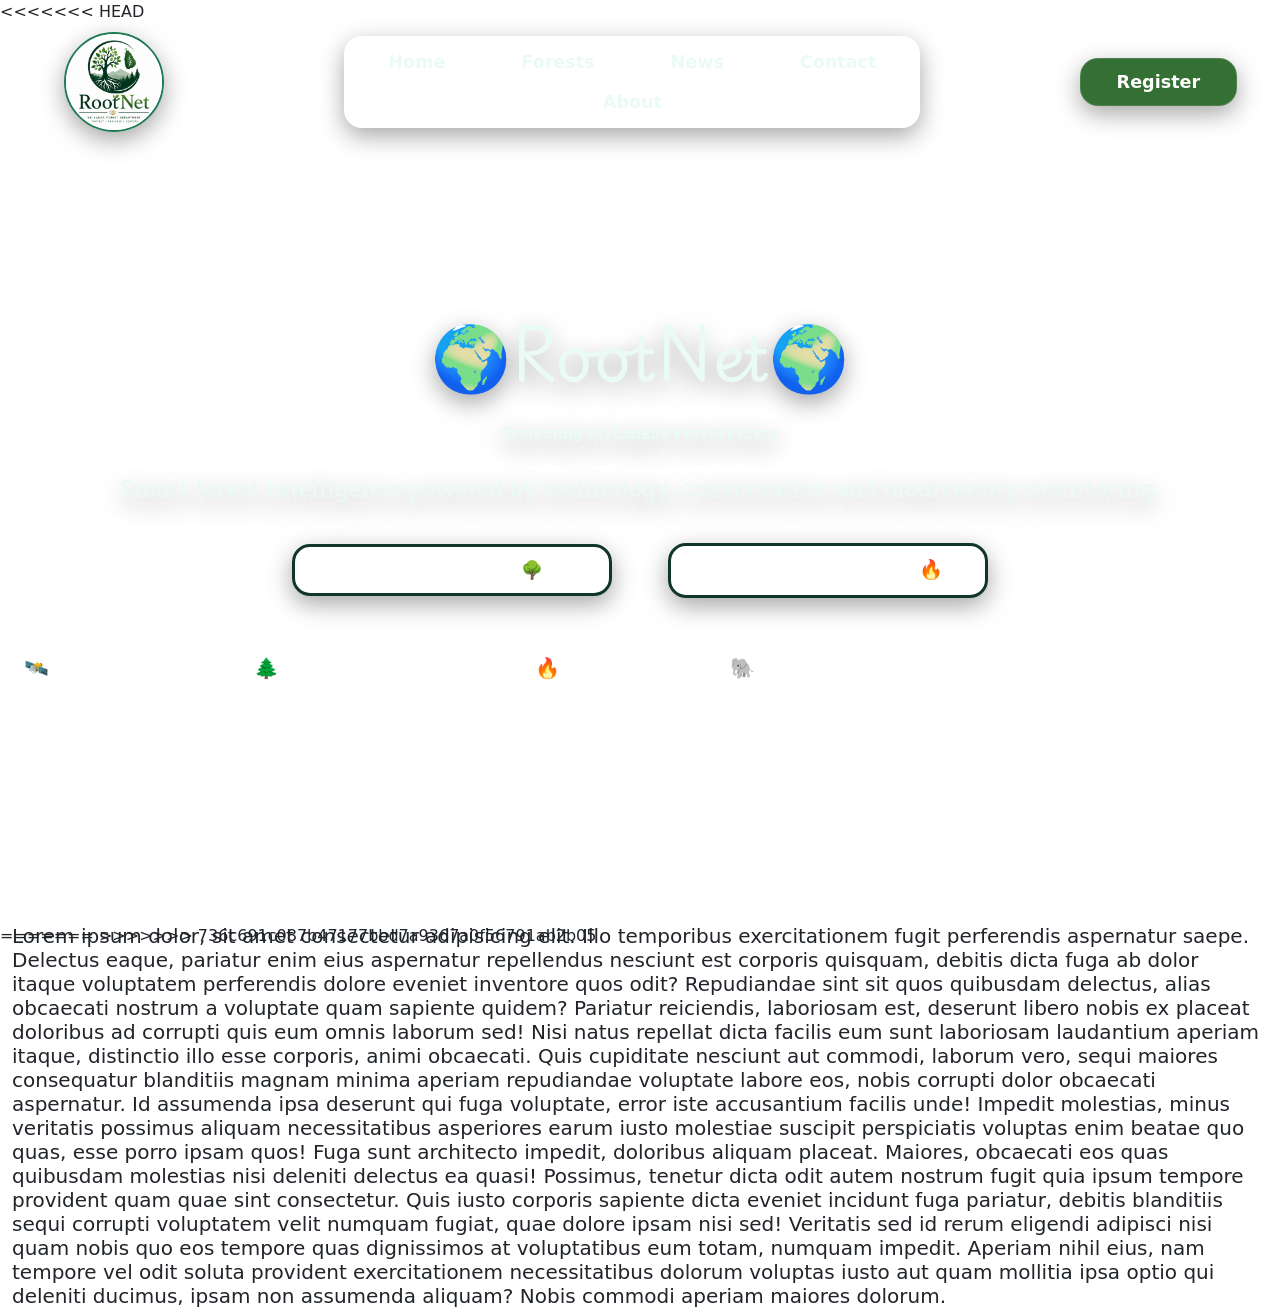
==== index.html @ 7d75be01 "Changes Commited" ====
<<<<<<< HEAD
<!DOCTYPE html>
<html lang="en">

<head>
    <meta charset="UTF-8">
    <title>RootNet</title>
    <link rel="stylesheet" href="https://cdn.jsdelivr.net/npm/bootstrap@5.3.3/dist/css/bootstrap.min.css"
        integrity="sha384-QWTKZyjpPEjISv5WaRU9OFeRpok6YctnYmDr5pNlyT2bRjXh0JMhjY6hW+ALEwIH" crossorigin="anonymous">
    <link href="https://unpkg.com/aos@2.3.1/dist/aos.css" rel="stylesheet">
    <link rel="stylesheet" href="./css/index.css">
</head>


<body>

    <section class="main container-fluid">


        <!-- Header -->
        <section class="body">
            <div class="nav container-fluid d-flex  align-items-center justify-content-center p-3 w-100 position-fixed">
                <div
                    class="nav-bar container-fluid d-flex align-items-center justify-content-between p-3 px-5 w-100 flex-wrap m-0">

                    <div class="logo">
                        <img src="./assets/logo.png" alt="logo">
                    </div>


                    <div
                        class="main-nav container-fluid d-flex align-items-center justify-content-around w-50 overflow-hidden flex-wrap m-0 vh-20">
                        <button class="home btn"><a href="index.html">Home</a></button>
                        <button class="forests btn"><a href="index.html">Forests</a></button>
                        <button class="news btn"><a href="index.html">News</a></button>
                        <button class="contact btn"><a href="index.html">Contact</a></button>
                        <button class="about btn btn"><a href="index.html">About</a></button>
                    </div>

                    <div
                        class="login-section container-fluid d-flex align-items-center justify-content-center  fade-in flex-wrap">
                        <button onclick="" class="register btn "><a class="px-3" href="index.html">Register</a></button>
                    </div>

                </div>
            </div>
        </section>


        <!-- hero-section -->

        <section
            class="hero-section container-fluid d-flex align-items-center flex-column justify-content-center w-100 min-vh-100">
            <div
                class=" hero-text container-fluid d-flex align-items-center justify-content-center w-100 flex-column gap-4">
                <h1 data-aos="zoom-out">🌍RootNet🌍</h1>
                <h2>Protecting Sri Lanka’s Forest Future</h2>
                <h4 class=" text-center">Smart forest intelligence powered by
                    technology, conservation and biodiversity monitoring.</h4>
            </div>

            <div class="hero-buttons d-flex align-items-center justify-content-center gap-4">
                <button class="explore btn"><a href="index.html">Explore Forests 🌳</a></button>
                <button class="emergency btn"><a href="index.html">Report Emergency
                        🔥</a></button>
            </div>

            <div class="info container-fluid">
                <h5 class="text-center pt-5 text-white " aria-hidden="true">🛰 Smart Monitoring • 🌲
                    Biodiversity
                    Protection • 🔥 Fire
                    Detection • 🐘 Wildlife Tracking
                </h5>

            </div>
            </div>
        </section>


        <h5>Lorem ipsum dolor, sit amet consectetur adipisicing elit. Illo temporibus exercitationem fugit perferendis
            aspernatur saepe. Delectus eaque, pariatur enim eius aspernatur repellendus nesciunt est corporis quisquam,
            debitis dicta fuga ab dolor itaque voluptatem perferendis dolore eveniet inventore quos odit? Repudiandae
            sint sit quos quibusdam delectus, alias obcaecati nostrum a voluptate quam sapiente quidem? Pariatur
            reiciendis, laboriosam est, deserunt libero nobis ex placeat doloribus ad corrupti quis eum omnis laborum
            sed! Nisi natus repellat dicta facilis eum sunt laboriosam laudantium aperiam itaque, distinctio illo esse
            corporis, animi obcaecati. Quis cupiditate nesciunt aut commodi, laborum vero, sequi maiores consequatur
            blanditiis magnam minima aperiam repudiandae voluptate labore eos, nobis corrupti dolor obcaecati
            aspernatur. Id assumenda ipsa deserunt qui fuga voluptate, error iste accusantium facilis unde! Impedit
            molestias, minus veritatis possimus aliquam necessitatibus asperiores earum iusto molestiae suscipit
            perspiciatis voluptas enim beatae quo quas, esse porro ipsam quos! Fuga sunt architecto impedit, doloribus
            aliquam placeat. Maiores, obcaecati eos quas quibusdam molestias nisi deleniti delectus ea quasi! Possimus,
            tenetur dicta odit autem nostrum fugit quia ipsum tempore provident quam quae sint consectetur. Quis iusto
            corporis sapiente dicta eveniet incidunt fuga pariatur, debitis blanditiis sequi corrupti voluptatem velit
            numquam fugiat, quae dolore ipsam nisi sed! Veritatis sed id rerum eligendi adipisci nisi quam nobis quo eos
            tempore quas dignissimos at voluptatibus eum totam, numquam impedit. Aperiam nihil eius, nam tempore vel
            odit soluta provident exercitationem necessitatibus dolorum voluptas iusto aut quam mollitia ipsa optio qui
            deleniti ducimus, ipsam non assumenda aliquam? Nobis commodi aperiam maiores dolorum.</h5>
















    </section>






    <script src="https://cdn.jsdelivr.net/npm/bootstrap@5.3.3/dist/js/bootstrap.min.js"
        integrity="sha384-0pUGZvbkm6XF6gxjEnlmuGrJXVbNuzT9qBBavbLwCsOGabYfZo0T0to5eqruptLy"
        crossorigin="anonymous"></script>
    <script src="https://unpkg.com/aos@2.3.1/dist/aos.js"></script>
    <script>
        AOS.init({
            duration: 1000,
            once: true
        });
    </script>
    <script src="./js/script.js"></script>
</body>

=======
<!DOCTYPE html>
<html lang = "en">
<head>
    <meta charset = "UTF-8">
    <title>RootNet</title>
</head>
<body>

</body>
>>>>>>> 736c691c087b47177bbd7a9367a0f56791ab2b05
</html>
---- css/index.css ----
@import url("https://fonts.googleapis.com/css2?family=Roboto+Slab:wght@100..900&display=swap");
@import url("https://fonts.googleapis.com/css2?family=Playwrite+GB+S:ital,wght@0,100..400;1,100..400&display=swap");
@import url("https://fonts.googleapis.com/css2?family=Libre+Baskerville:ital,wght@0,400..700;1,400..700&display=swap");

:root {
    /* Fonts */
    --font-roboto: "Roboto Slab", serif;
    --font-cursive: "Playwrite GB S", cursive;
    --font-main: "Libre Baskerville", serif;

    /* Main Colors */
    --bg: #071a12;
    --surface: #10352a;
    --primary: #1f7a53;
    --secondary: #2ec27e;
    --accent: #00e0a4;
    --text: #eafbf3;
    --muted: #a7c4b5;

    /* Extra Colors */
    --success: #4ade80;
    --warning: #facc15;
    --danger: #ef4444;
    --white: #ffffff;

    /* Gradient */
    --gradient-main: linear-gradient(135deg, #10352a, #1f7a53, #00e0a4);

    /* Glassmorphism */
    --glass-bg: rgba(255, 255, 255, 0.08);
    --glass-border: rgba(255, 255, 255, 0.12);
    --blur: blur(14px);

    /* Shadow */
    --shadow-sm: 0 2px 10px rgba(0, 0, 0, 0.2);
    --shadow-md: 0 8px 25px rgba(0, 0, 0, 0.35);
    --shadow-lg: 0 15px 45px rgba(0, 0, 0, 0.5);

    /* Glow */
    --glow-primary: 0 0 20px rgba(46, 194, 126, 0.3);
    --glow-accent: 0 0 30px rgba(0, 224, 164, 0.4);

    /* Radius */
    --radius-sm: 10px;
    --radius-md: 18px;
    --radius-lg: 30px;
    --radius-xl: 50px;

    /* Spacing */
    --section-padding: 100px;
    --container-width: 1400px;

    /* Transition */
    --transition-fast: 0.2s ease;
    --transition-main: 0.4s ease;
}

.body {
    width: 90%;
    margin: 0 auto;
    /* padding: 20px 0; */
}

/* main */
.main {
    background-image: url(../assets/background.jpg);
    height: 100vh;
    background-position: center;
    background-size: cover;
    background-repeat: no-repeat;
    background-attachment: fixed;
}

/* logo */
.main .nav-bar .logo img {
    width: 100px;
    aspect-ratio: 1/1;
    object-fit: contain;
    border-radius: 50%;
    border: 2px solid var(--primary);
    box-shadow: var(--shadow-md);
}

/* nav */
.main .body .nav {
    display: flex;
    justify-content: space-between;
    align-items: center;
    flex-direction: row;
    /* padding: 10px 0; */

    width: 100%;
    /* gap: 20%; */
    margin: 0 auto;

    position: fixed;
    top: 0;
    left: 0;
    right: 0;
    z-index: 9999;



}

/* main-nav */
.main .body .main-nav {
    display: flex;
    justify-content: space-evenly;
    align-items: center;
    flex-direction: row;
    /* padding: 10px 0; */
    width: 50%;

    border-radius: var(--radius-md);
    box-shadow: var(--shadow-md);
    backdrop-filter: blur(10px);

    border: 1px solid var(--glass-border);
    padding: 5px;
}

.main .nav .login-section {
    display: flex;
    justify-content: space-between;
    align-items: center;
    flex-direction: row;
}

.main .nav .register {
    background-color: rgba(2, 75, 2, 0.799);

    padding: 10px 20px;
    color: var(--text);
    border-radius: var(--radius-md);
    box-shadow: var(--shadow-md);

    border: 1px solid var(--glass-border);
}

.main .nav .register a {
    color: white;
    font-weight: 900;
    font-size: 1.1rem;
    text-decoration: none;
}

.main .nav .login a {
    color: white;
    font-weight: 900;
    font-size: 1.2rem;
    text-decoration: none;
}

.main-nav .home a,
.main-nav .forests a,
.main-nav .news a,
.main-nav .contact a,
.main-nav .about a {
    text-decoration: none;
    color: var(--text);
    font-weight: 900;
    font-size: 1.1rem;

    text-align: center;
    padding: 10px 20px;


    transition: 100ms ease-in-out;

}

.main-nav .home a:hover,
.main-nav .forests a:hover,
.main-nav .news a:hover,
.main-nav .contact a:hover,
.main-nav .about a:hover {
    text-shadow: white 0 0 10px;
    color: var(--text);
    font-weight: 900;
    transform: scale(1.3);
    transition: 300ms ease-in-out;


}

.main-nav a::after {
    content: "";
    position: absolute;
    bottom: 0;
    left: 50%;
    transform: translateX(-50%);
    width: 0;
    height: 3px;
    background: var(--accent);
    border-radius: 20px;
}

.main-nav a:hover::after {
    animation: underline .3s ease forwards;
}

@keyframes underline {
    0% {
        width: 0;
    }

    100% {
        width: 100%;
    }

}

/* Login section */
.main .login-section {
    width: 10%;
    margin: 0 0;

}

/* hero */
.hero-text {
    padding-top: 4rem;

}

.hero-text h1 {
    font-size: 4rem;
    font-weight: 900;
    font-family: var(--font-cursive);
    color: var(--text);
    text-shadow: var(--shadow-md);
    text-align: center;

}

.hero-text h2 {
    font-size: 1rem;
    font-weight: 900;
    font-family: var(--font-roboto);
    color: var(--text);
    text-shadow: var(--shadow-md);
    text-align: center;
}

.hero-text h4 {
    font-size: 1.5rem;
    font-weight: 400;
    font-family: var(--font-roboto);
    color: var(--text);
    text-shadow: var(--shadow-md);
    text-align: center;
    padding-bottom: 2rem;
}

.hero-buttons .explore {
    backdrop-filter: var(--blur);
    padding: 10px 20px;
    color: var(--surface);
    border-radius: var(--radius-md);
    box-shadow: var(--shadow-md);
    border: 3px solid var(--surface);
    width: 20rem;


}

.hero-buttons .explore a {
    color: white;
    font-weight: 900;
    font-size: 1.1rem;
    text-decoration: none;

}

.hero-buttons .explore:hover {
    background-color: rgba(1, 55, 1, 0.799);
    padding: 10px 20px;
    color: var(--text);
    border-radius: var(--radius-md);
    box-shadow: var(--shadow-md);
    border: 1px solid var(--glass-border);
    border: 3px solid var(--surface);
    transition: all ease 100ms;
}

.hero-buttons .emergency {
    padding: 10px 20px;
    backdrop-filter: var(--blur);
    color: var(--surface);
    border-radius: var(--radius-md);
    box-shadow: var(--shadow-md);
    border: 3px solid var(--surface);
    margin-left: 2rem;
    width: 20rem;
}

.hero-buttons .emergency a {
    color: white;
    font-weight: 900;
    font-size: 1.2rem;
    text-decoration: none;
}

.hero-buttons .emergency:hover {
    background-color: rgba(2, 75, 2, 0.799);
    padding: 10px 20px;
    color: var(--text);
    border-radius: var(--radius-md);
    box-shadow: var(--shadow-md);
    border: 1px solid var(--glass-border);
    border: 3px solid var(--surface);
    transition: all ease 100ms;


}

/* info */
.info {
    padding: 10px 0;
    display: flex;
    justify-content: space-between;
    align-items: center;
    flex-direction: row;
    /* padding: 10px 0; */
    width: 100%;

    /* gap: 20%; */
    margin: 0 auto;
    white-space: no-wrap;
    overflow: hidden;



}

.info h5 {
    animation: info 15000ms linear infinite;

}

@keyframes info {
    0% {
        transform: translateX(100%);

    }

    100% {

        transform: translateX(-100%);

    }
}
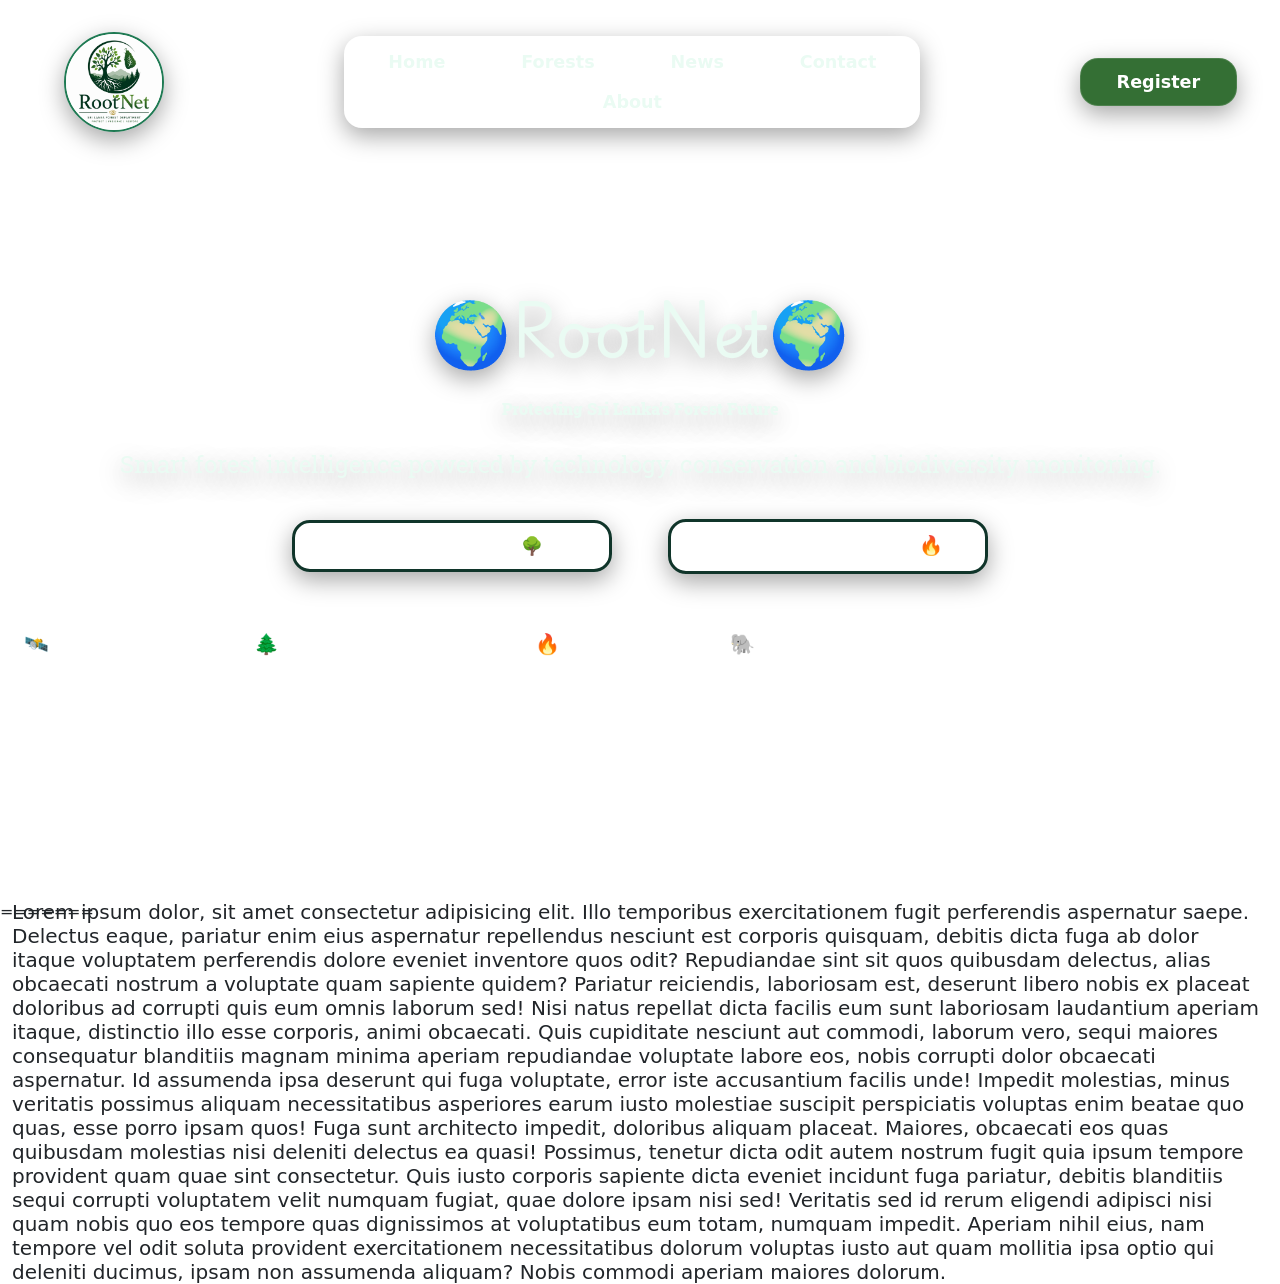
==== commit aa7c57d5: "Changes Commited" ====
--- a/index.html
+++ b/index.html
@@ -1,4 +1,3 @@
-<<<<<<< HEAD
 <!DOCTYPE html>
 <html lang="en">
 
@@ -77,23 +76,34 @@
         </section>
 
 
-        <h5>Lorem ipsum dolor, sit amet consectetur adipisicing elit. Illo temporibus exercitationem fugit perferendis
-            aspernatur saepe. Delectus eaque, pariatur enim eius aspernatur repellendus nesciunt est corporis quisquam,
-            debitis dicta fuga ab dolor itaque voluptatem perferendis dolore eveniet inventore quos odit? Repudiandae
+        <h5>Lorem ipsum dolor, sit amet consectetur adipisicing elit. Illo temporibus exercitationem fugit
+            perferendis
+            aspernatur saepe. Delectus eaque, pariatur enim eius aspernatur repellendus nesciunt est corporis
+            quisquam,
+            debitis dicta fuga ab dolor itaque voluptatem perferendis dolore eveniet inventore quos odit?
+            Repudiandae
             sint sit quos quibusdam delectus, alias obcaecati nostrum a voluptate quam sapiente quidem? Pariatur
-            reiciendis, laboriosam est, deserunt libero nobis ex placeat doloribus ad corrupti quis eum omnis laborum
-            sed! Nisi natus repellat dicta facilis eum sunt laboriosam laudantium aperiam itaque, distinctio illo esse
+            reiciendis, laboriosam est, deserunt libero nobis ex placeat doloribus ad corrupti quis eum omnis
+            laborum
+            sed! Nisi natus repellat dicta facilis eum sunt laboriosam laudantium aperiam itaque, distinctio illo
+            esse
             corporis, animi obcaecati. Quis cupiditate nesciunt aut commodi, laborum vero, sequi maiores consequatur
             blanditiis magnam minima aperiam repudiandae voluptate labore eos, nobis corrupti dolor obcaecati
             aspernatur. Id assumenda ipsa deserunt qui fuga voluptate, error iste accusantium facilis unde! Impedit
             molestias, minus veritatis possimus aliquam necessitatibus asperiores earum iusto molestiae suscipit
-            perspiciatis voluptas enim beatae quo quas, esse porro ipsam quos! Fuga sunt architecto impedit, doloribus
-            aliquam placeat. Maiores, obcaecati eos quas quibusdam molestias nisi deleniti delectus ea quasi! Possimus,
-            tenetur dicta odit autem nostrum fugit quia ipsum tempore provident quam quae sint consectetur. Quis iusto
-            corporis sapiente dicta eveniet incidunt fuga pariatur, debitis blanditiis sequi corrupti voluptatem velit
-            numquam fugiat, quae dolore ipsam nisi sed! Veritatis sed id rerum eligendi adipisci nisi quam nobis quo eos
+            perspiciatis voluptas enim beatae quo quas, esse porro ipsam quos! Fuga sunt architecto impedit,
+            doloribus
+            aliquam placeat. Maiores, obcaecati eos quas quibusdam molestias nisi deleniti delectus ea quasi!
+            Possimus,
+            tenetur dicta odit autem nostrum fugit quia ipsum tempore provident quam quae sint consectetur. Quis
+            iusto
+            corporis sapiente dicta eveniet incidunt fuga pariatur, debitis blanditiis sequi corrupti voluptatem
+            velit
+            numquam fugiat, quae dolore ipsam nisi sed! Veritatis sed id rerum eligendi adipisci nisi quam nobis quo
+            eos
             tempore quas dignissimos at voluptatibus eum totam, numquam impedit. Aperiam nihil eius, nam tempore vel
-            odit soluta provident exercitationem necessitatibus dolorum voluptas iusto aut quam mollitia ipsa optio qui
+            odit soluta provident exercitationem necessitatibus dolorum voluptas iusto aut quam mollitia ipsa optio
+            qui
             deleniti ducimus, ipsam non assumenda aliquam? Nobis commodi aperiam maiores dolorum.</h5>
 
 
@@ -133,13 +143,16 @@
 
 =======
 <!DOCTYPE html>
-<html lang = "en">
+<html lang="en">
+
 <head>
-    <meta charset = "UTF-8">
+    <meta charset="UTF-8">
     <title>RootNet</title>
 </head>
+
 <body>
 
 </body>
->>>>>>> 736c691c087b47177bbd7a9367a0f56791ab2b05
+
+
 </html>
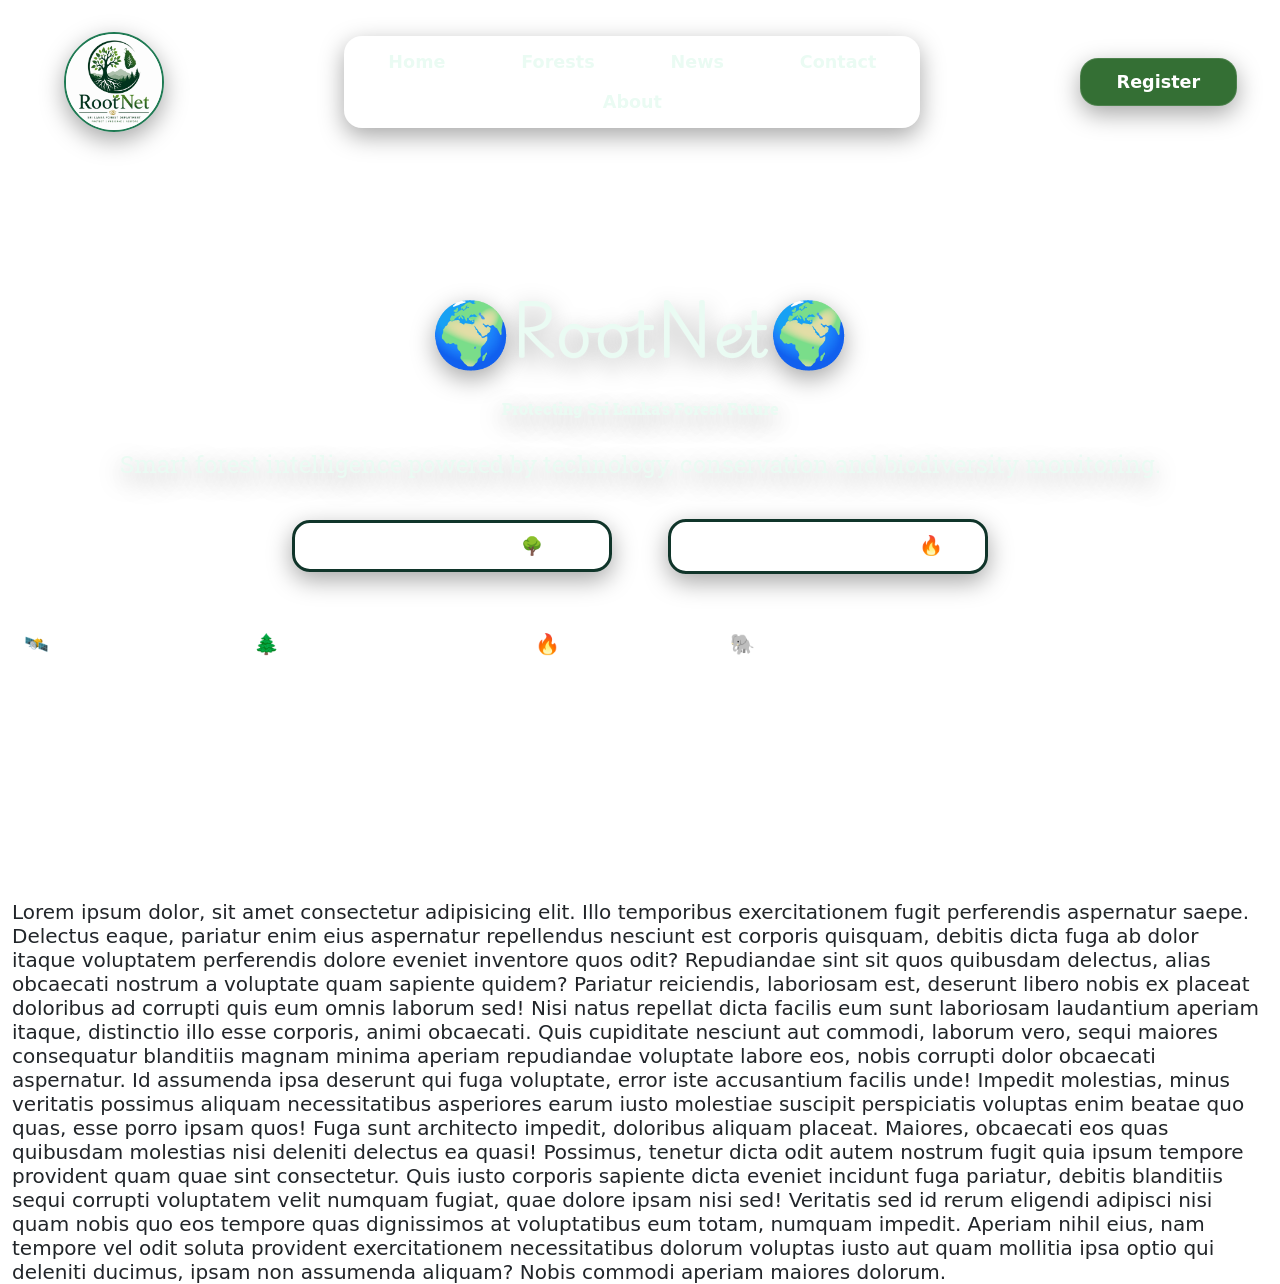
==== commit dc408e01: "Changes COmmited" ====
--- a/index.html
+++ b/index.html
@@ -141,18 +141,4 @@
     <script src="./js/script.js"></script>
 </body>
 
-=======
-<!DOCTYPE html>
-<html lang="en">
-
-<head>
-    <meta charset="UTF-8">
-    <title>RootNet</title>
-</head>
-
-<body>
-
-</body>
-
-
 </html>
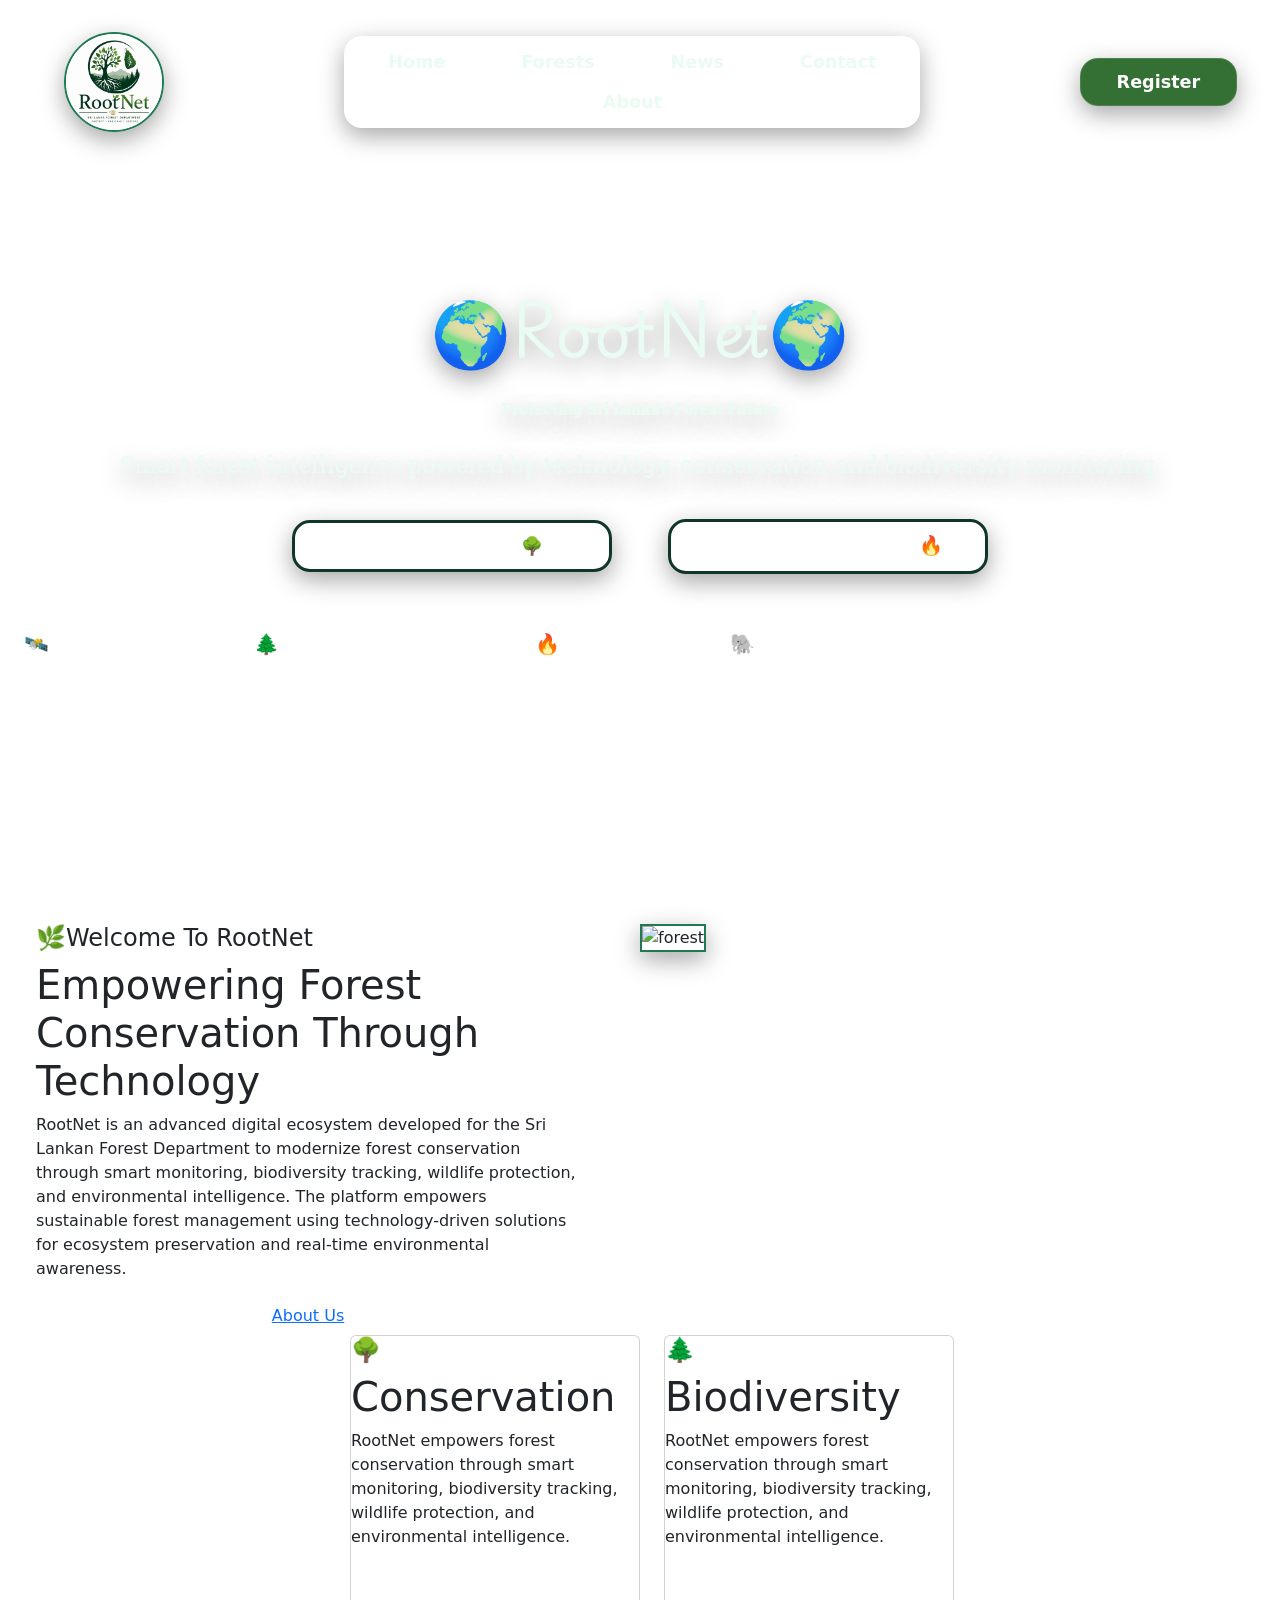
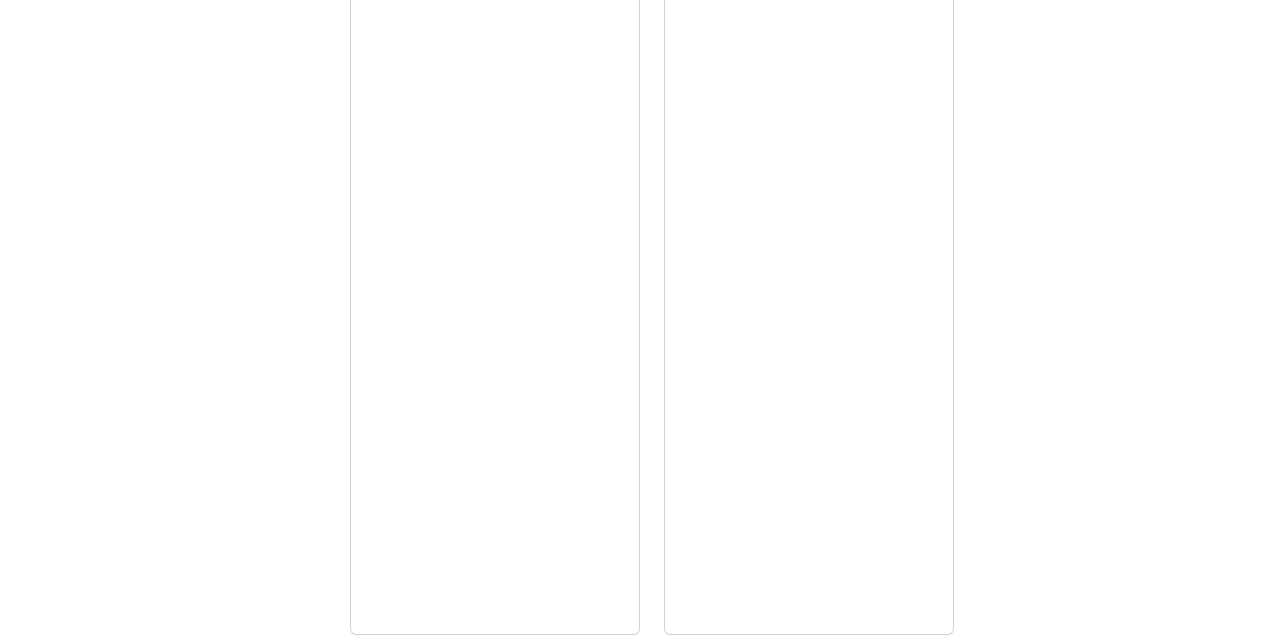
==== commit fdf449a1: "Changes Commited" ====
--- a/index.html
+++ b/index.html
@@ -75,51 +75,55 @@
             </div>
         </section>
 
+        <!-- Contents -->
+        <section class="contents container-fluid row">
+            <div class="left container-fluid col-6 mt-4">
+                <div class="upper container-fluid row">
+                    <h4>🌿Welcome To RootNet</h4>
+                    <h1>Empowering Forest Conservation Through Technology</h1>
+                    <p>RootNet is an advanced digital ecosystem developed for the Sri Lankan Forest Department to
+                        modernize forest conservation
+                        through smart monitoring, biodiversity tracking, wildlife protection, and environmental
+                        intelligence. The platform
+                        empowers sustainable forest management using technology-driven solutions for ecosystem
+                        preservation and real-time
+                        environmental awareness.</p>
 
-        <h5>Lorem ipsum dolor, sit amet consectetur adipisicing elit. Illo temporibus exercitationem fugit
-            perferendis
-            aspernatur saepe. Delectus eaque, pariatur enim eius aspernatur repellendus nesciunt est corporis
-            quisquam,
-            debitis dicta fuga ab dolor itaque voluptatem perferendis dolore eveniet inventore quos odit?
-            Repudiandae
-            sint sit quos quibusdam delectus, alias obcaecati nostrum a voluptate quam sapiente quidem? Pariatur
-            reiciendis, laboriosam est, deserunt libero nobis ex placeat doloribus ad corrupti quis eum omnis
-            laborum
-            sed! Nisi natus repellat dicta facilis eum sunt laboriosam laudantium aperiam itaque, distinctio illo
-            esse
-            corporis, animi obcaecati. Quis cupiditate nesciunt aut commodi, laborum vero, sequi maiores consequatur
-            blanditiis magnam minima aperiam repudiandae voluptate labore eos, nobis corrupti dolor obcaecati
-            aspernatur. Id assumenda ipsa deserunt qui fuga voluptate, error iste accusantium facilis unde! Impedit
-            molestias, minus veritatis possimus aliquam necessitatibus asperiores earum iusto molestiae suscipit
-            perspiciatis voluptas enim beatae quo quas, esse porro ipsam quos! Fuga sunt architecto impedit,
-            doloribus
-            aliquam placeat. Maiores, obcaecati eos quas quibusdam molestias nisi deleniti delectus ea quasi!
-            Possimus,
-            tenetur dicta odit autem nostrum fugit quia ipsum tempore provident quam quae sint consectetur. Quis
-            iusto
-            corporis sapiente dicta eveniet incidunt fuga pariatur, debitis blanditiis sequi corrupti voluptatem
-            velit
-            numquam fugiat, quae dolore ipsam nisi sed! Veritatis sed id rerum eligendi adipisci nisi quam nobis quo
-            eos
-            tempore quas dignissimos at voluptatibus eum totam, numquam impedit. Aperiam nihil eius, nam tempore vel
-            odit soluta provident exercitationem necessitatibus dolorum voluptas iusto aut quam mollitia ipsa optio
-            qui
-            deleniti ducimus, ipsam non assumenda aliquam? Nobis commodi aperiam maiores dolorum.</h5>
+                    <button class="aboutUs btn"><a href="index.html">About Us</a></button>
+                </div>
 
 
+            </div>
 
+            <div class="right container-fluid col-6">
+                <img src="./assets/forest.jpg" alt="forest" class="mt-4">
 
+            </div>
 
+            <div class="image-main row container-fluid">
 
+                <div
+                    class="img-content container-fluid col-6 d-flex align-content-center justify-content-between vh-100">
 
+                    <div class="img-content-1 card col-6 mx-4">
+                        <h4>🌳</h4>
+                        <h1>Conservation</h1>
+                        <p>RootNet empowers forest conservation through smart monitoring, biodiversity tracking,
+                            wildlife protection, and
+                            environmental intelligence.</p>
+                    </div>
 
+                    <div class="img-content-2 card col-6">
+                        <h4>🌲</h4>
+                        <h1>Biodiversity</h1>
+                        <p>RootNet empowers forest conservation through smart monitoring, biodiversity tracking,
+                            wildlife protection, and
+                            environmental intelligence.</p>
+                    </div>
 
-
-
-
-
-
-
+                </div>
+            </div>
+        </section>
 
     </section>
 
--- a/css/index.css
+++ b/css/index.css
@@ -350,4 +350,13 @@
         transform: translateX(-100%);
 
     }
+}
+
+/* Right */
+.right img {
+    width: 100%;
+    height: 100%;
+    object-fit: cover;
+    border: 2px solid var(--primary);
+    box-shadow: var(--shadow-md);
 }
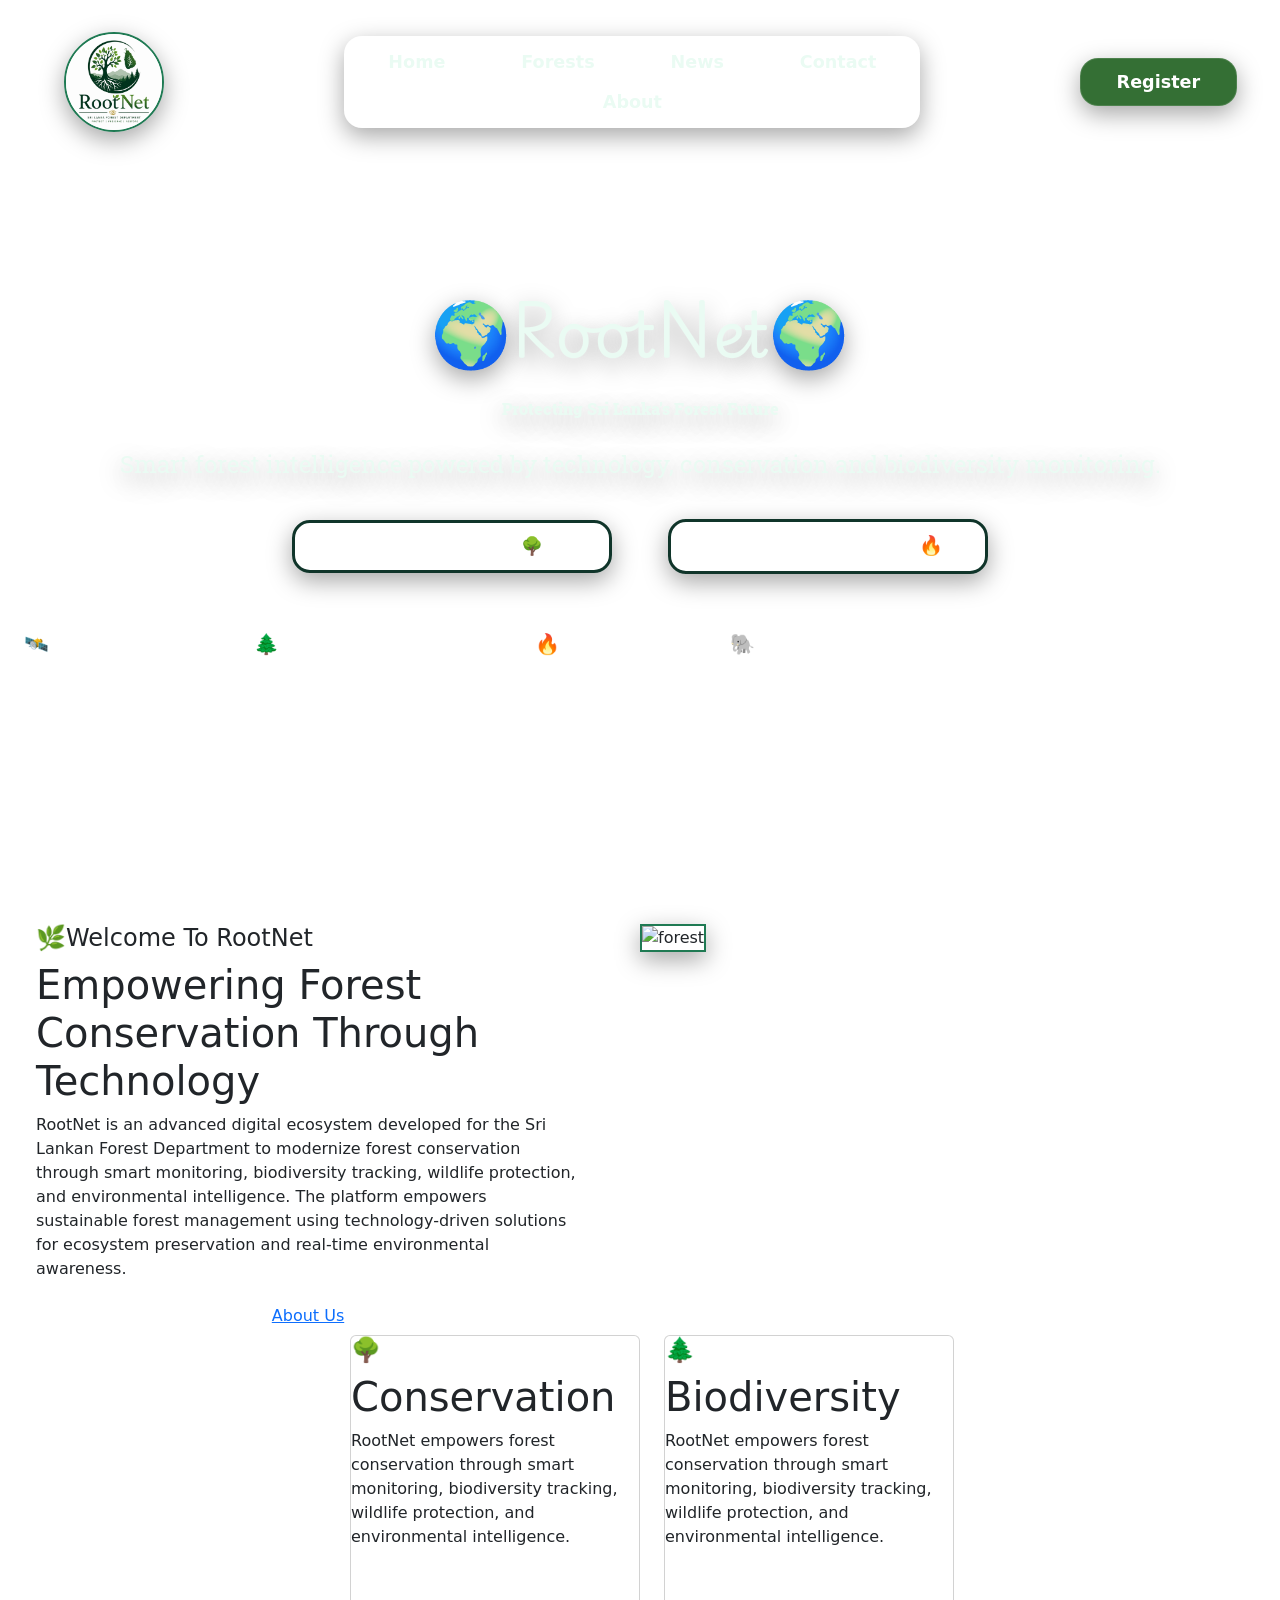
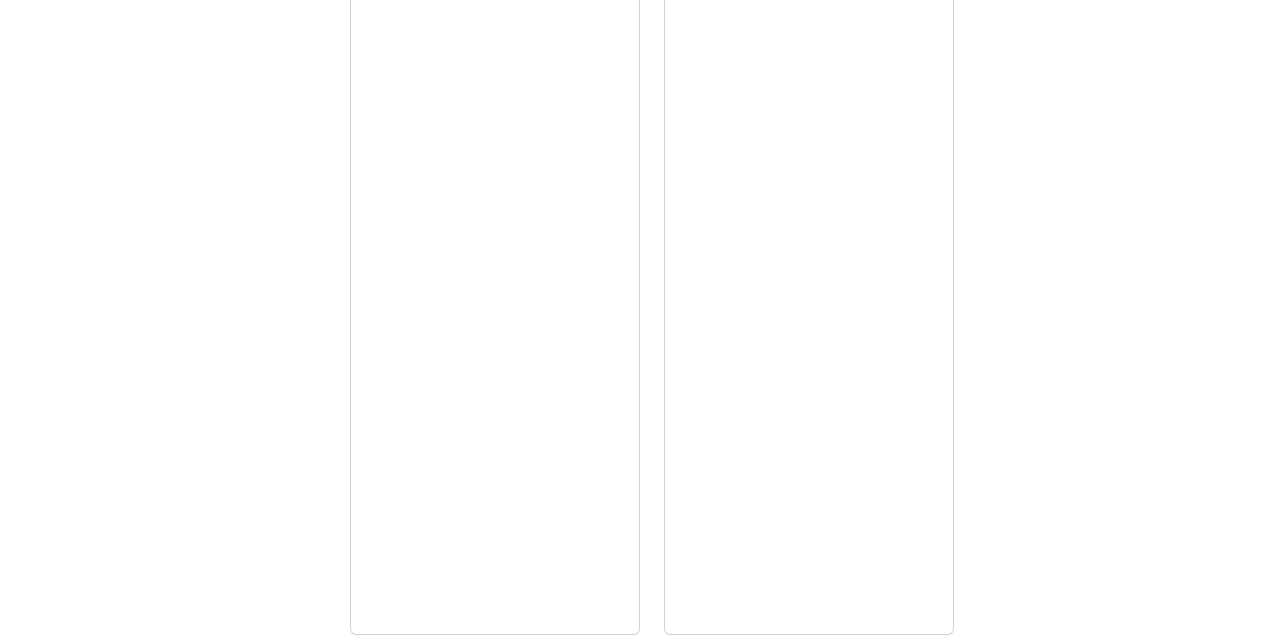
==== commit c933abdb: "Add about us page" ====
--- a/index.html
+++ b/index.html
@@ -33,7 +33,7 @@
                         <button class="forests btn"><a href="index.html">Forests</a></button>
                         <button class="news btn"><a href="index.html">News</a></button>
                         <button class="contact btn"><a href="index.html">Contact</a></button>
-                        <button class="about btn btn"><a href="index.html">About</a></button>
+                        <button class="about btn btn"><a href="about.html">About</a></button>
                     </div>
 
                     <div
@@ -89,7 +89,7 @@
                         preservation and real-time
                         environmental awareness.</p>
 
-                    <button class="aboutUs btn"><a href="index.html">About Us</a></button>
+                    <button class="aboutUs btn"><a href="about.html">About Us</a></button>
                 </div>
 
 
@@ -145,4 +145,4 @@
     <script src="./js/script.js"></script>
 </body>
 
-</html>+</html>
--- a/css/index.css
+++ b/css/index.css
@@ -359,4 +359,234 @@
     object-fit: cover;
     border: 2px solid var(--primary);
     box-shadow: var(--shadow-md);
-}+}
+
+/* About page */
+.about-main {
+    min-height: 100vh;
+    height: auto;
+    color: var(--text);
+    overflow-x: hidden;
+    background:
+        linear-gradient(rgba(7, 26, 18, 0.76), rgba(7, 26, 18, 0.92)),
+        url(../assets/background.jpg) center/cover no-repeat;
+    background-attachment: fixed;
+}
+
+.about-hero {
+    min-height: 82vh;
+    padding: 180px 7% 80px;
+}
+
+.about-hero-content {
+    max-width: 900px;
+}
+
+.about-kicker {
+    margin-bottom: 14px;
+    color: var(--accent);
+    font-family: var(--font-roboto);
+    font-size: 1rem;
+    font-weight: 900;
+    letter-spacing: 0;
+    text-transform: uppercase;
+}
+
+.about-hero h1,
+.about-copy h2,
+.about-section-title h2,
+.about-impact h2 {
+    color: var(--text);
+    font-family: var(--font-main);
+    font-weight: 900;
+    line-height: 1.2;
+    text-shadow: var(--shadow-md);
+}
+
+.about-hero h1 {
+    font-size: 3.6rem;
+    margin-bottom: 24px;
+}
+
+.about-hero p:not(.about-kicker),
+.about-copy p,
+.about-value p,
+.about-impact p {
+    color: var(--muted);
+    font-family: var(--font-roboto);
+    font-size: 1.08rem;
+    line-height: 1.8;
+}
+
+.about-hero p:not(.about-kicker) {
+    max-width: 760px;
+    margin: 0 auto;
+    color: var(--text);
+}
+
+.about-story,
+.about-values,
+.about-impact {
+    padding: 80px 7%;
+    background: linear-gradient(135deg, rgba(16, 53, 42, 0.56), rgba(31, 122, 83, 0.36));
+    border-top: 1px solid var(--glass-border);
+    border-bottom: 1px solid var(--glass-border);
+}
+
+.about-story-inner {
+    max-width: var(--container-width);
+    margin: 0 auto;
+    row-gap: 36px;
+}
+
+.about-copy {
+    padding-right: 48px;
+}
+
+.about-copy h2,
+.about-section-title h2,
+.about-impact h2 {
+    font-size: 2.4rem;
+    margin-bottom: 22px;
+}
+
+.about-image img {
+    width: 100%;
+    min-height: 430px;
+    object-fit: cover;
+    border: 2px solid var(--primary);
+    border-radius: var(--radius-md);
+    box-shadow: var(--shadow-lg);
+}
+
+.about-section-title {
+    max-width: 760px;
+    margin: 0 auto 44px;
+}
+
+.about-value-grid {
+    display: grid;
+    grid-template-columns: repeat(3, minmax(0, 1fr));
+    gap: 24px;
+    max-width: var(--container-width);
+    margin: 0 auto;
+}
+
+.about-value {
+    min-height: 260px;
+    padding: 30px;
+    background: var(--glass-bg);
+    border: 1px solid var(--glass-border);
+    border-radius: 8px;
+    box-shadow: var(--shadow-md);
+    backdrop-filter: var(--blur);
+}
+
+.about-value span {
+    display: inline-flex;
+    width: 46px;
+    height: 46px;
+    align-items: center;
+    justify-content: center;
+    margin-bottom: 24px;
+    color: var(--bg);
+    background: var(--secondary);
+    border-radius: 50%;
+    font-family: var(--font-roboto);
+    font-weight: 900;
+    box-shadow: var(--glow-primary);
+}
+
+.about-value h3 {
+    margin-bottom: 14px;
+    color: var(--white);
+    font-family: var(--font-main);
+    font-size: 1.45rem;
+    font-weight: 900;
+}
+
+.about-impact-inner {
+    display: grid;
+    grid-template-columns: minmax(0, 0.95fr) minmax(0, 1.05fr);
+    gap: 40px;
+    align-items: center;
+    max-width: var(--container-width);
+    margin: 0 auto;
+}
+
+.about-impact .aboutUs {
+    grid-column: 2;
+    justify-self: start;
+    padding: 12px 28px;
+    background-color: rgba(2, 75, 2, 0.799);
+    border: 1px solid var(--glass-border);
+    border-radius: var(--radius-md);
+    box-shadow: var(--shadow-md);
+}
+
+.about-impact .aboutUs a {
+    color: var(--white);
+    font-family: var(--font-roboto);
+    font-weight: 900;
+    text-decoration: none;
+}
+
+@media (max-width: 992px) {
+    .about-main .body .main-nav {
+        width: 100%;
+    }
+
+    .about-main .login-section {
+        width: auto;
+    }
+
+    .about-hero {
+        min-height: 72vh;
+        padding: 170px 5% 64px;
+    }
+
+    .about-hero h1 {
+        font-size: 2.7rem;
+    }
+
+    .about-copy {
+        padding-right: 12px;
+    }
+
+    .about-value-grid,
+    .about-impact-inner {
+        grid-template-columns: 1fr;
+    }
+
+    .about-impact .aboutUs {
+        grid-column: 1;
+    }
+}
+
+@media (max-width: 576px) {
+    .about-main .nav-bar {
+        padding-left: 16px !important;
+        padding-right: 16px !important;
+    }
+
+    .about-hero h1 {
+        font-size: 2.1rem;
+    }
+
+    .about-copy h2,
+    .about-section-title h2,
+    .about-impact h2 {
+        font-size: 1.8rem;
+    }
+
+    .about-story,
+    .about-values,
+    .about-impact {
+        padding: 56px 5%;
+    }
+
+    .about-image img {
+        min-height: 300px;
+    }
+
+}
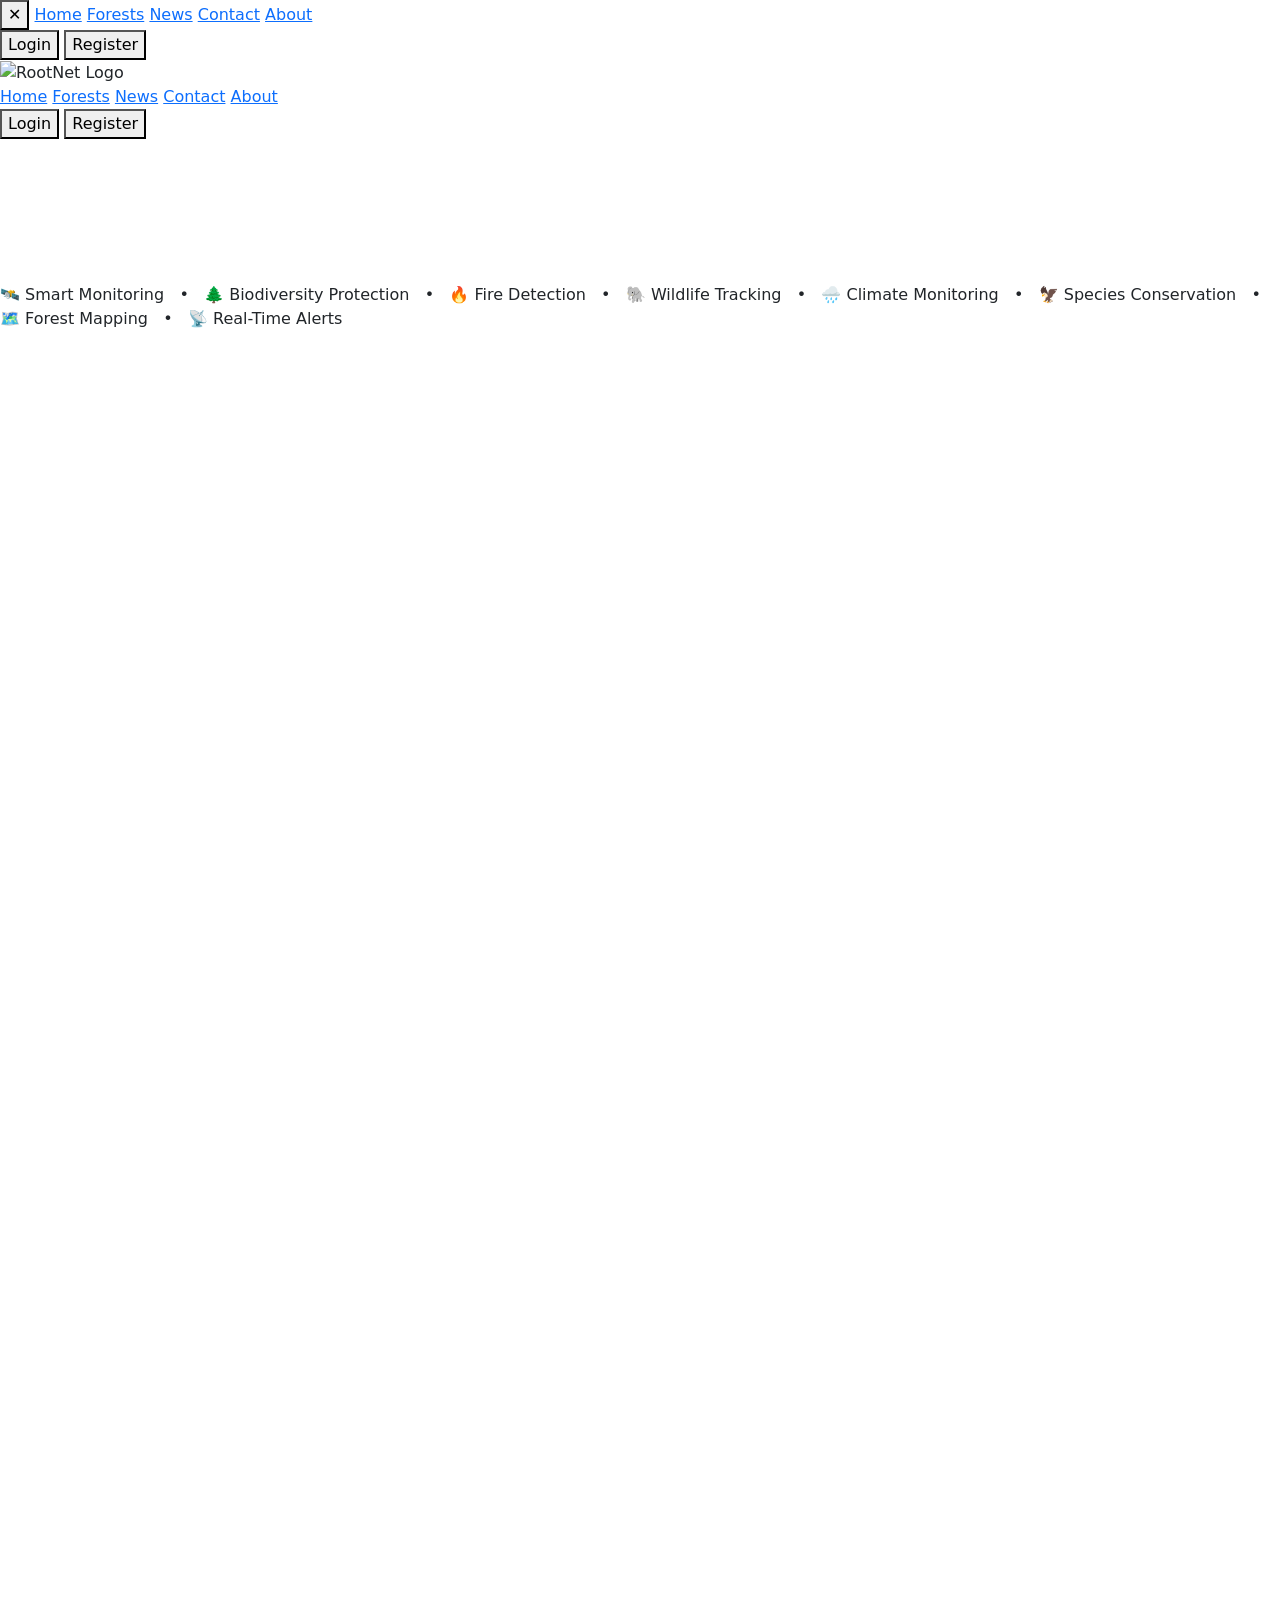
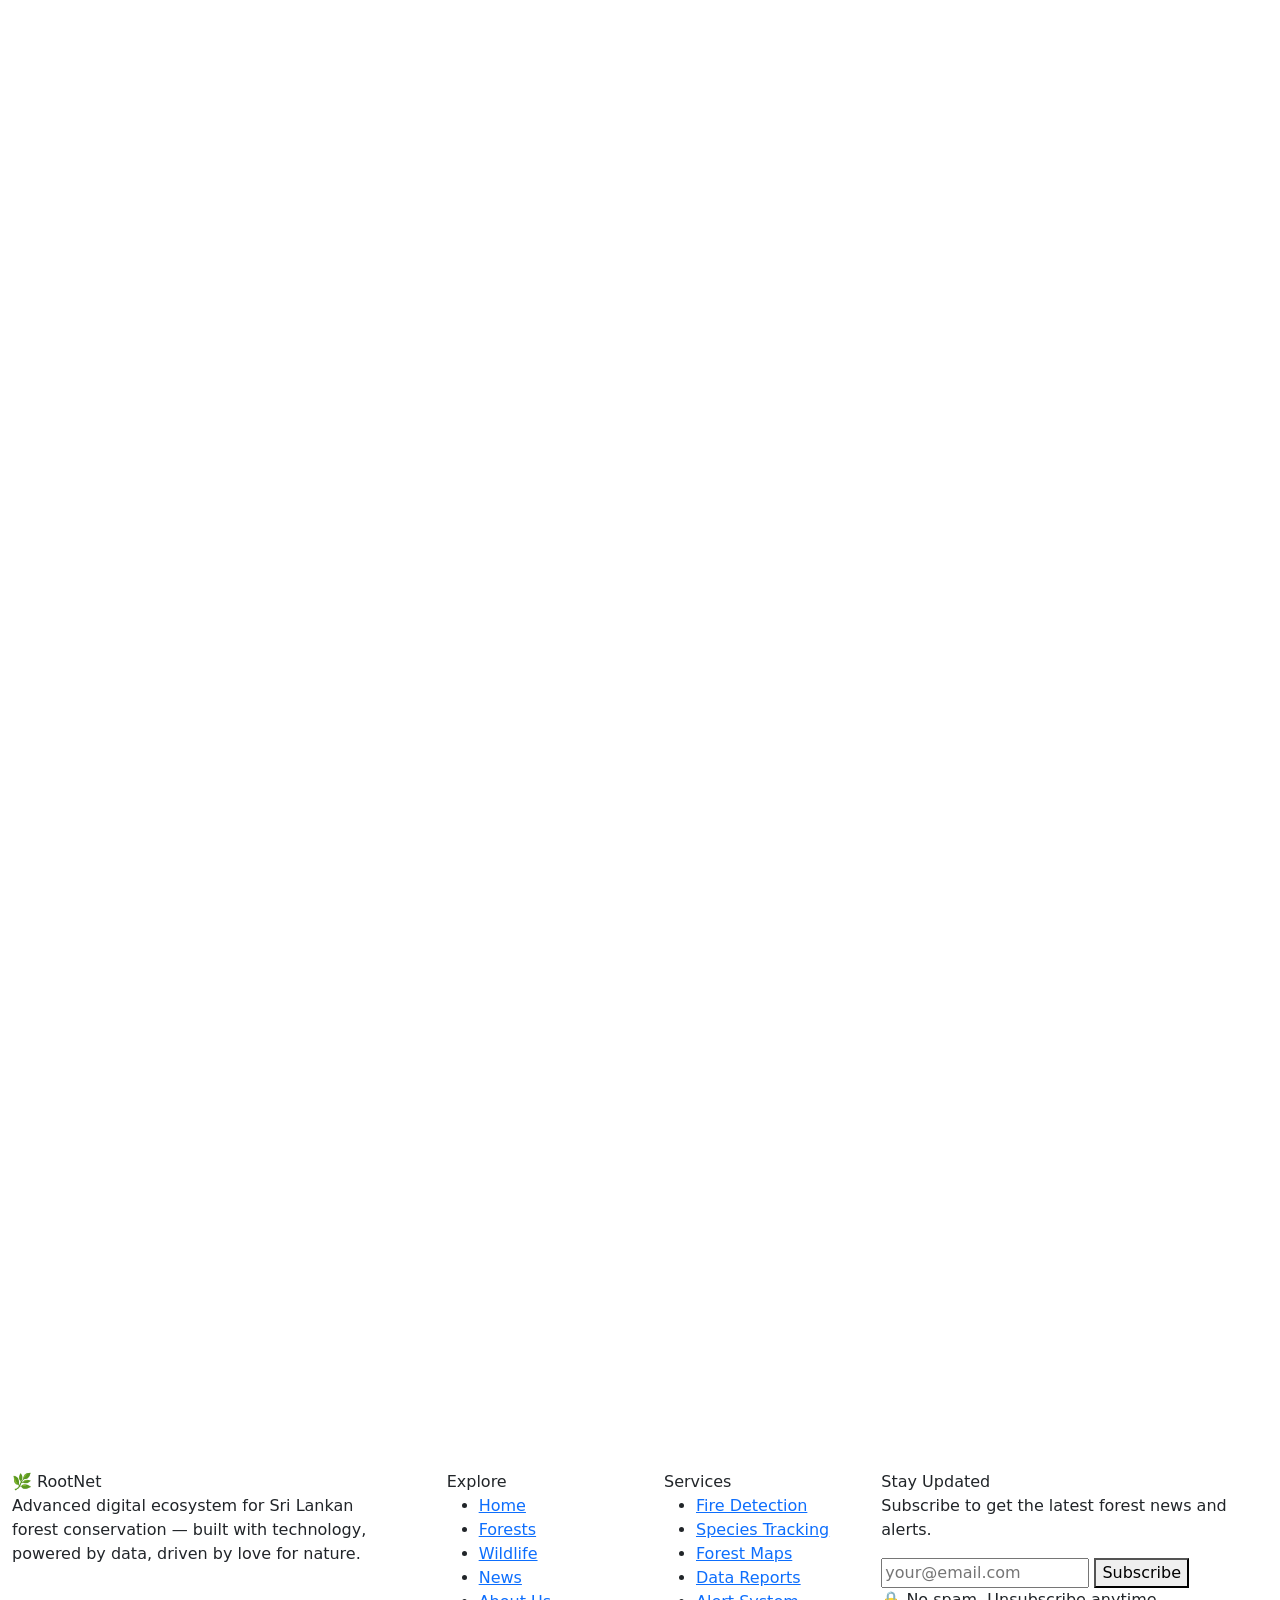
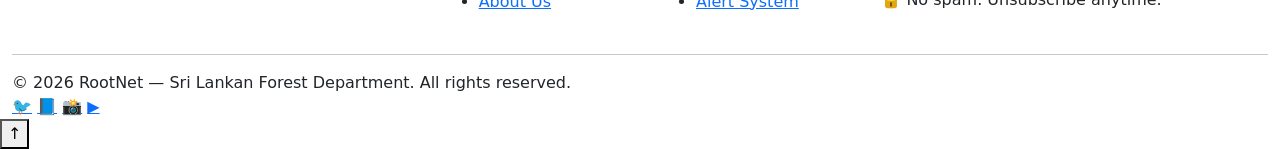
==== commit 08e74b1e: "Update index.html" ====
--- a/index.html
+++ b/index.html
@@ -3,146 +3,575 @@
 
 <head>
     <meta charset="UTF-8">
-    <title>RootNet</title>
+    <meta name="viewport" content="width=device-width, initial-scale=1.0">
+    <title>RootNet - Protecting Sri Lanka's Forests</title>
     <link rel="stylesheet" href="https://cdn.jsdelivr.net/npm/bootstrap@5.3.3/dist/css/bootstrap.min.css"
         integrity="sha384-QWTKZyjpPEjISv5WaRU9OFeRpok6YctnYmDr5pNlyT2bRjXh0JMhjY6hW+ALEwIH" crossorigin="anonymous">
     <link href="https://unpkg.com/aos@2.3.1/dist/aos.css" rel="stylesheet">
+    <link href="https://fonts.googleapis.com/css2?family=Roboto+Slab:wght@100..900&display=swap" rel="stylesheet">
+    <link href="https://fonts.googleapis.com/css2?family=Playwrite+GB+S:ital,wght@0,100..400;1,100..400&display=swap"
+        rel="stylesheet">
+    <link href="https://fonts.googleapis.com/css2?family=Libre+Baskerville:ital,wght@0,400..700;1,400..700&display=swap"
+        rel="stylesheet">
     <link rel="stylesheet" href="./css/index.css">
 </head>
 
-
 <body>
 
-    <section class="main container-fluid">
-
-
-        <!-- Header -->
-        <section class="body">
-            <div class="nav container-fluid d-flex  align-items-center justify-content-center p-3 w-100 position-fixed">
-                <div
-                    class="nav-bar container-fluid d-flex align-items-center justify-content-between p-3 px-5 w-100 flex-wrap m-0">
-
-                    <div class="logo">
-                        <img src="./assets/logo.png" alt="logo">
-                    </div>
-
-
-                    <div
-                        class="main-nav container-fluid d-flex align-items-center justify-content-around w-50 overflow-hidden flex-wrap m-0 vh-20">
-                        <button class="home btn"><a href="index.html">Home</a></button>
-                        <button class="forests btn"><a href="index.html">Forests</a></button>
-                        <button class="news btn"><a href="index.html">News</a></button>
-                        <button class="contact btn"><a href="index.html">Contact</a></button>
-                        <button class="about btn btn"><a href="about.html">About</a></button>
-                    </div>
-
-                    <div
-                        class="login-section container-fluid d-flex align-items-center justify-content-center  fade-in flex-wrap">
-                        <button onclick="" class="register btn "><a class="px-3" href="index.html">Register</a></button>
-                    </div>
-
-                </div>
-            </div>
-        </section>
-
-
-        <!-- hero-section -->
-
-        <section
-            class="hero-section container-fluid d-flex align-items-center flex-column justify-content-center w-100 min-vh-100">
-            <div
-                class=" hero-text container-fluid d-flex align-items-center justify-content-center w-100 flex-column gap-4">
-                <h1 data-aos="zoom-out">🌍RootNet🌍</h1>
-                <h2>Protecting Sri Lanka’s Forest Future</h2>
-                <h4 class=" text-center">Smart forest intelligence powered by
-                    technology, conservation and biodiversity monitoring.</h4>
-            </div>
-
-            <div class="hero-buttons d-flex align-items-center justify-content-center gap-4">
-                <button class="explore btn"><a href="index.html">Explore Forests 🌳</a></button>
-                <button class="emergency btn"><a href="index.html">Report Emergency
-                        🔥</a></button>
-            </div>
-
-            <div class="info container-fluid">
-                <h5 class="text-center pt-5 text-white " aria-hidden="true">🛰 Smart Monitoring • 🌲
-                    Biodiversity
-                    Protection • 🔥 Fire
-                    Detection • 🐘 Wildlife Tracking
-                </h5>
-
-            </div>
-            </div>
-        </section>
-
-        <!-- Contents -->
-        <section class="contents container-fluid row">
-            <div class="left container-fluid col-6 mt-4">
-                <div class="upper container-fluid row">
-                    <h4>🌿Welcome To RootNet</h4>
-                    <h1>Empowering Forest Conservation Through Technology</h1>
-                    <p>RootNet is an advanced digital ecosystem developed for the Sri Lankan Forest Department to
-                        modernize forest conservation
-                        through smart monitoring, biodiversity tracking, wildlife protection, and environmental
-                        intelligence. The platform
-                        empowers sustainable forest management using technology-driven solutions for ecosystem
-                        preservation and real-time
-                        environmental awareness.</p>
-
-                    <button class="aboutUs btn"><a href="about.html">About Us</a></button>
-                </div>
-
-
-            </div>
-
-            <div class="right container-fluid col-6">
-                <img src="./assets/forest.jpg" alt="forest" class="mt-4">
-
-            </div>
-
-            <div class="image-main row container-fluid">
-
-                <div
-                    class="img-content container-fluid col-6 d-flex align-content-center justify-content-between vh-100">
-
-                    <div class="img-content-1 card col-6 mx-4">
-                        <h4>🌳</h4>
-                        <h1>Conservation</h1>
-                        <p>RootNet empowers forest conservation through smart monitoring, biodiversity tracking,
-                            wildlife protection, and
-                            environmental intelligence.</p>
-                    </div>
-
-                    <div class="img-content-2 card col-6">
-                        <h4>🌲</h4>
-                        <h1>Biodiversity</h1>
-                        <p>RootNet empowers forest conservation through smart monitoring, biodiversity tracking,
-                            wildlife protection, and
-                            environmental intelligence.</p>
-                    </div>
-
-                </div>
-            </div>
-        </section>
-
-    </section>
-
-
-
-
-
-
+    <!-- ===== MOBILE MENU OVERLAY ===== -->
+    <div class="mobile-menu" id="mobileMenu">
+        <button class="mobile-close" id="mobileClose">✕</button>
+        <a href="#">Home</a>
+        <a href="#">Forests</a>
+        <a href="#">News</a>
+        <a href="#">Contact</a>
+        <a href="#">About</a>
+        <div class="mobile-menu-btns">
+            <button class="btn-login">Login</button>
+            <button class="btn-register">Register</button>
+        </div>
+    </div>
+
+    <!-- ===== NAVBAR ===== -->
+    <nav class="navbar-custom" id="navbar">
+        <div class="logo">
+            <img src="#" alt="RootNet Logo">
+        </div>
+        <div class="main-nav">
+            <a href="#" class="active">Home</a>
+            <a href="#">Forests</a>
+            <a href="#">News</a>
+            <a href="#">Contact</a>
+            <a href="#">About</a>
+        </div>
+        <div class="nav-buttons">
+            <button class="btn-login">Login</button>
+            <button class="btn-register">Register</button>
+        </div>
+        <div class="hamburger" id="hamburger">
+            <span></span>
+            <span></span>
+            <span></span>
+        </div>
+    </nav>
+
+    <!-- ===== HERO SECTION ===== -->
+    <section class="hero-section">
+        <div class="hero-overlay"></div>
+        <div class="hero-content" data-aos="fade-up" data-aos-duration="1000">
+            <div class="hero-badge">🌍 Sri Lanka Forest Intelligence Platform</div>
+            <h1 class="hero-title">🌿 Root<span>Net</span> 🌿</h1>
+            <p class="hero-subtitle">
+                Protecting Sri Lanka's Forest Future — smart forest intelligence powered by
+                technology, conservation, and biodiversity monitoring.
+            </p>
+            <div class="hero-btns">
+                <a href="#" class="btn-explore">🌳 Explore Forests</a>
+                <a href="#" class="btn-emergency">🔥 Report Emergency</a>
+            </div>
+        </div>
+        <div class="ticker-wrap">
+            <div class="ticker-text">
+                🛰 Smart Monitoring &nbsp;&nbsp;•&nbsp;&nbsp; 🌲 Biodiversity Protection &nbsp;&nbsp;•&nbsp;&nbsp;
+                🔥 Fire Detection &nbsp;&nbsp;•&nbsp;&nbsp; 🐘 Wildlife Tracking &nbsp;&nbsp;•&nbsp;&nbsp;
+                🌧 Climate Monitoring &nbsp;&nbsp;•&nbsp;&nbsp; 🦅 Species Conservation &nbsp;&nbsp;•&nbsp;&nbsp;
+                🗺 Forest Mapping &nbsp;&nbsp;•&nbsp;&nbsp; 📡 Real-Time Alerts
+            </div>
+        </div>
+    </section>
+
+    <!-- ===== STATS SECTION ===== -->
+    <section class="stats-section">
+        <div class="container-fluid">
+            <div class="row g-3 justify-content-center">
+                <div class="col-6 col-md-3" data-aos="fade-up" data-aos-delay="0">
+                    <div class="stat-card">
+                        <span class="stat-icon">🌲</span>
+                        <div class="stat-number-wrap">
+                            <span class="stat-number counter" data-target="33">0</span>
+                            <span class="stat-number">%</span>
+                        </div>
+                        <div class="stat-label">Forest Cover of Sri Lanka</div>
+                    </div>
+                </div>
+                <div class="col-6 col-md-3" data-aos="fade-up" data-aos-delay="100">
+                    <div class="stat-card">
+                        <span class="stat-icon">🦁</span>
+                        <div class="stat-number-wrap">
+                            <span class="stat-number counter" data-target="450">0</span>
+                            <span class="stat-number">+</span>
+                        </div>
+                        <div class="stat-label">Species Monitored</div>
+                    </div>
+                </div>
+                <div class="col-6 col-md-3" data-aos="fade-up" data-aos-delay="200">
+                    <div class="stat-card">
+                        <span class="stat-icon">📡</span>
+                        <div class="stat-number-wrap">
+                            <span class="stat-number counter" data-target="120">0</span>
+                            <span class="stat-number">+</span>
+                        </div>
+                        <div class="stat-label">Monitoring Stations</div>
+                    </div>
+                </div>
+                <div class="col-6 col-md-3" data-aos="fade-up" data-aos-delay="300">
+                    <div class="stat-card">
+                        <span class="stat-icon">🌍</span>
+                        <div class="stat-number-wrap">
+                            <span class="stat-number counter" data-target="22">0</span>
+                            <span class="stat-number">k</span>
+                        </div>
+                        <div class="stat-label">Hectares Protected</div>
+                    </div>
+                </div>
+            </div>
+        </div>
+    </section>
+
+    <!-- ===== ABOUT SECTION ===== -->
+    <section class="about-section">
+        <div class="container-fluid">
+            <div class="row align-items-center g-5">
+                <div class="col-lg-6" data-aos="fade-right">
+                    <div class="section-tag">🌿 Welcome To RootNet</div>
+                    <h2 class="section-title">Empowering Forest Conservation Through Technology</h2>
+                    <p class="section-body">
+                        RootNet is an advanced digital ecosystem developed for the Sri Lankan Forest Department to
+                        modernize
+                        forest conservation through smart monitoring, biodiversity tracking, wildlife protection, and
+                        environmental intelligence.
+                    </p>
+                    <p class="section-body">
+                        Built with cutting-edge sensors, satellite imagery, and AI-powered analysis, RootNet helps
+                        rangers,
+                        scientists, and policymakers make better decisions to protect Sri Lanka's irreplaceable natural
+                        heritage.
+                    </p>
+                    <a href="#" class="btn-outline">About Us →</a>
+                </div>
+                <div class="col-lg-6" data-aos="fade-left">
+                    <div class="about-img-wrap">
+                        <img src="https://images.unsplash.com/photo-1441974231531-c6227db76b6e?w=800&q=80" alt="Forest">
+                        <div class="about-img-badge">🌿 Est. 2024 — Sri Lankan Forest Dept.</div>
+                    </div>
+                </div>
+            </div>
+
+            <div class="row g-4 mt-5">
+                <div class="col-md-6" data-aos="fade-up" data-aos-delay="0">
+                    <div class="mini-card green-card">
+                        <span class="mini-card-icon">🌳</span>
+                        <div>
+                            <div class="feature-title">Conservation</div>
+                            <div class="feature-desc">RootNet empowers forest conservation through smart monitoring,
+                                biodiversity tracking, wildlife protection, and environmental intelligence.</div>
+                        </div>
+                    </div>
+                </div>
+                <div class="col-md-6" data-aos="fade-up" data-aos-delay="100">
+                    <div class="mini-card blue-card">
+                        <span class="mini-card-icon">🌲</span>
+                        <div>
+                            <div class="feature-title">Biodiversity</div>
+                            <div class="feature-desc">Tracking thousands of species across Sri Lanka's diverse
+                                ecosystems — from rainforests to dry-zone scrublands.</div>
+                        </div>
+                    </div>
+                </div>
+            </div>
+        </div>
+    </section>
+
+    <!-- ===== FEATURES SECTION ===== -->
+    <section class="features-section">
+        <div class="container-fluid">
+            <div class="features-header" data-aos="fade-up">
+                <div class="section-tag">⚡ What We Do</div>
+                <h2 class="section-title">Core Features of RootNet</h2>
+                <p class="section-body max-600">Everything you need to monitor, protect, and manage Sri Lanka's forests
+                    in one intelligent platform.</p>
+            </div>
+            <div class="row g-4">
+                <div class="col-md-6 col-lg-4" data-aos="fade-up" data-aos-delay="0">
+                    <div class="feature-card accent-green">
+                        <span class="feature-icon">🛰️</span>
+                        <div class="feature-title">Smart Monitoring</div>
+                        <div class="feature-desc">Real-time satellite and sensor-based monitoring of forest health,
+                            coverage changes, and environmental conditions across all protected zones.</div>
+                    </div>
+                </div>
+                <div class="col-md-6 col-lg-4" data-aos="fade-up" data-aos-delay="80">
+                    <div class="feature-card accent-red">
+                        <span class="feature-icon">🔥</span>
+                        <div class="feature-title">Fire Detection</div>
+                        <div class="feature-desc">AI-powered fire detection system that alerts rangers within minutes of
+                            smoke or heat anomalies — stopping wildfires before they spread.</div>
+                    </div>
+                </div>
+                <div class="col-md-6 col-lg-4" data-aos="fade-up" data-aos-delay="160">
+                    <div class="feature-card accent-purple">
+                        <span class="feature-icon">🐘</span>
+                        <div class="feature-title">Wildlife Tracking</div>
+                        <div class="feature-desc">GPS collar data, camera traps, and AI image recognition to track
+                            elephants, leopards, and other endangered wildlife in real time.</div>
+                    </div>
+                </div>
+                <div class="col-md-6 col-lg-4" data-aos="fade-up" data-aos-delay="0">
+                    <div class="feature-card accent-blue">
+                        <span class="feature-icon">🌧️</span>
+                        <div class="feature-title">Climate Intelligence</div>
+                        <div class="feature-desc">Weather station integration, rainfall tracking, and micro-climate
+                            analysis helping conservationists understand climate change impacts.</div>
+                    </div>
+                </div>
+                <div class="col-md-6 col-lg-4" data-aos="fade-up" data-aos-delay="80">
+                    <div class="feature-card accent-yellow">
+                        <span class="feature-icon">🗺️</span>
+                        <div class="feature-title">Forest Mapping</div>
+                        <div class="feature-desc">Interactive GIS maps showing forest boundaries, biodiversity hotspots,
+                            road networks, and ranger patrol routes updated daily.</div>
+                    </div>
+                </div>
+                <div class="col-md-6 col-lg-4" data-aos="fade-up" data-aos-delay="160">
+                    <div class="feature-card accent-orange">
+                        <span class="feature-icon">📊</span>
+                        <div class="feature-title">Data Analytics</div>
+                        <div class="feature-desc">Comprehensive dashboards, trend reports, and exportable datasets for
+                            researchers, government bodies, and international conservation partners.</div>
+                    </div>
+                </div>
+            </div>
+        </div>
+    </section>
+
+    <!-- ===== HOW IT WORKS ===== -->
+    <section class="how-section">
+        <div class="container-fluid">
+            <div class="how-header" data-aos="fade-up">
+                <div class="section-tag">🔄 Process</div>
+                <h2 class="section-title">How RootNet Works</h2>
+            </div>
+            <div class="row g-4 justify-content-center">
+                <div class="col-6 col-md-4 col-lg-2" data-aos="fade-up" data-aos-delay="0">
+                    <div class="step-card">
+                        <div class="step-number">01</div>
+                        <div class="step-title">Sensors Collect</div>
+                        <div class="step-desc">IoT sensors and satellites gather data 24/7 from forests across Sri
+                            Lanka.</div>
+                        <div class="step-arrow">→</div>
+                    </div>
+                </div>
+                <div class="col-6 col-md-4 col-lg-2" data-aos="fade-up" data-aos-delay="100">
+                    <div class="step-card">
+                        <div class="step-number">02</div>
+                        <div class="step-title">AI Analyzes</div>
+                        <div class="step-desc">Machine learning models process the data and detect anomalies instantly.
+                        </div>
+                        <div class="step-arrow">→</div>
+                    </div>
+                </div>
+                <div class="col-6 col-md-4 col-lg-2" data-aos="fade-up" data-aos-delay="200">
+                    <div class="step-card">
+                        <div class="step-number">03</div>
+                        <div class="step-title">Alerts Sent</div>
+                        <div class="step-desc">Rangers and officers receive instant alerts on mobile and web platforms.
+                        </div>
+                        <div class="step-arrow">→</div>
+                    </div>
+                </div>
+                <div class="col-6 col-md-4 col-lg-2" data-aos="fade-up" data-aos-delay="300">
+                    <div class="step-card">
+                        <div class="step-number">04</div>
+                        <div class="step-title">Team Responds</div>
+                        <div class="step-desc">Field teams are dispatched with exact coordinates and situation reports.
+                        </div>
+                        <div class="step-arrow">→</div>
+                    </div>
+                </div>
+                <div class="col-6 col-md-4 col-lg-2" data-aos="fade-up" data-aos-delay="400">
+                    <div class="step-card">
+                        <div class="step-number">05</div>
+                        <div class="step-title">Data Logged</div>
+                        <div class="step-desc">All incidents are recorded for analysis, improving future predictions.
+                        </div>
+                    </div>
+                </div>
+            </div>
+        </div>
+    </section>
+
+    <!-- ===== LIVE ALERTS SECTION ===== -->
+    <section class="alerts-section">
+        <div class="container-fluid">
+            <div class="row align-items-start g-5">
+                <div class="col-lg-6" data-aos="fade-right">
+                    <div class="section-tag">🔴 Live</div>
+                    <h2 class="section-title">Real-Time Forest Alerts</h2>
+                    <p class="section-body">Stay informed with live updates from monitoring stations across Sri Lanka's
+                        protected forests and national parks.</p>
+
+                    <div class="alert-card alert-danger">
+                        <div class="alert-icon">🔥</div>
+                        <div class="alert-info">
+                            <div class="alert-title">Fire Alert — Horton Plains</div>
+                            <div class="alert-sub">Smoke detected in sector 4B. Rangers dispatched.</div>
+                        </div>
+                        <div class="alert-time">2 min ago</div>
+                    </div>
+                    <div class="alert-card alert-warning">
+                        <div class="alert-icon">🐘</div>
+                        <div class="alert-info">
+                            <div class="alert-title">Elephant Movement — Uda Walawe</div>
+                            <div class="alert-sub">Herd of 12 elephants near village boundary.</div>
+                        </div>
+                        <div class="alert-time">18 min ago</div>
+                    </div>
+                    <div class="alert-card alert-info">
+                        <div class="alert-icon">🌧️</div>
+                        <div class="alert-info">
+                            <div class="alert-title">Heavy Rain Forecast — Sinharaja</div>
+                            <div class="alert-sub">Flooding risk moderate in low-lying sectors.</div>
+                        </div>
+                        <div class="alert-time">45 min ago</div>
+                    </div>
+                    <div class="alert-card alert-success">
+                        <div class="alert-icon">✅</div>
+                        <div class="alert-info">
+                            <div class="alert-title">Patrol Completed — Knuckles Range</div>
+                            <div class="alert-sub">All clear. No illegal activity detected in zone 7.</div>
+                        </div>
+                        <div class="alert-time">1 hr ago</div>
+                    </div>
+                </div>
+                <div class="col-lg-6" data-aos="fade-left">
+                    <div class="map-placeholder">
+                        <div class="map-big-icon">🗺️</div>
+                        <div class="section-title map-title">Live Forest Map</div>
+                        <p class="section-body map-desc">Interactive satellite map of Sri Lanka's forest monitoring
+                            network — coming soon</p>
+                        <a href="#" class="btn-outline">View Full Map →</a>
+                    </div>
+                </div>
+            </div>
+        </div>
+    </section>
+
+    <!-- ===== WILDLIFE SECTION ===== -->
+    <section class="wildlife-section">
+        <div class="container-fluid">
+            <div class="text-center mb-5" data-aos="fade-up">
+                <div class="section-tag">🦁 Species</div>
+                <h2 class="section-title">Wildlife We Protect</h2>
+                <p class="section-body max-600 mx-auto">RootNet monitors hundreds of species across Sri Lanka's diverse
+                    ecosystems.</p>
+            </div>
+            <div class="row g-4">
+                <div class="col-sm-6 col-lg-3" data-aos="fade-up" data-aos-delay="0">
+                    <div class="wildlife-card">
+                        <div class="wildlife-img">🐘</div>
+                        <div class="wildlife-body">
+                            <div class="wildlife-name">Sri Lankan Elephant</div>
+                            <div class="wildlife-status status-vulnerable">Vulnerable</div>
+                            <div class="wildlife-desc">The largest land animal in Sri Lanka, tracked across 6 major
+                                forest zones with GPS collars and camera traps.</div>
+                        </div>
+                    </div>
+                </div>
+                <div class="col-sm-6 col-lg-3" data-aos="fade-up" data-aos-delay="80">
+                    <div class="wildlife-card">
+                        <div class="wildlife-img">🐆</div>
+                        <div class="wildlife-body">
+                            <div class="wildlife-name">Sri Lankan Leopard</div>
+                            <div class="wildlife-status status-endangered">Endangered</div>
+                            <div class="wildlife-desc">The apex predator and only large cat in Sri Lanka, closely
+                                monitored with camera traps and motion sensors.</div>
+                        </div>
+                    </div>
+                </div>
+                <div class="col-sm-6 col-lg-3" data-aos="fade-up" data-aos-delay="160">
+                    <div class="wildlife-card">
+                        <div class="wildlife-img">🦅</div>
+                        <div class="wildlife-body">
+                            <div class="wildlife-name">Black Eagle</div>
+                            <div class="wildlife-status status-stable">Stable</div>
+                            <div class="wildlife-desc">Soaring above highland forests, the Black Eagle is a key
+                                indicator species of healthy forest ecosystems.</div>
+                        </div>
+                    </div>
+                </div>
+                <div class="col-sm-6 col-lg-3" data-aos="fade-up" data-aos-delay="240">
+                    <div class="wildlife-card">
+                        <div class="wildlife-img">🐢</div>
+                        <div class="wildlife-body">
+                            <div class="wildlife-name">Star Tortoise</div>
+                            <div class="wildlife-status status-endangered">Endangered</div>
+                            <div class="wildlife-desc">Facing severe threats from illegal trade and habitat loss in
+                                dry-zone forests. RootNet tracks all known populations.</div>
+                        </div>
+                    </div>
+                </div>
+            </div>
+            <div class="text-center mt-5" data-aos="fade-up">
+                <a href="#" class="btn-outline">View All Species →</a>
+            </div>
+        </div>
+    </section>
+
+    <!-- ===== NEWS SECTION ===== -->
+    <section class="news-section">
+        <div class="container-fluid">
+            <div class="text-center mb-5" data-aos="fade-up">
+                <div class="section-tag">📰 Latest</div>
+                <h2 class="section-title">Forest News & Updates</h2>
+            </div>
+            <div class="row g-4">
+                <div class="col-md-6 col-lg-4" data-aos="fade-up" data-aos-delay="0">
+                    <div class="news-card">
+                        <div class="news-img-box">🌿</div>
+                        <div class="news-body">
+                            <div class="news-tag">Conservation</div>
+                            <div class="news-title">Sinharaja Rainforest Gets New Sensor Network</div>
+                            <div class="news-excerpt">40 new IoT sensors have been deployed across the UNESCO World
+                                Heritage Sinharaja Forest Reserve, boosting real-time monitoring coverage by 60%.</div>
+                            <div class="news-meta">
+                                <span>🕒 May 28, 2026</span>
+                                <span>By RootNet Team</span>
+                            </div>
+                        </div>
+                    </div>
+                </div>
+                <div class="col-md-6 col-lg-4" data-aos="fade-up" data-aos-delay="100">
+                    <div class="news-card">
+                        <div class="news-img-box">🔥</div>
+                        <div class="news-body">
+                            <div class="news-tag news-tag-red">Alert</div>
+                            <div class="news-title">Early Warning System Prevents Wildfire in Horton Plains</div>
+                            <div class="news-excerpt">RootNet's AI fire detection system alerted rangers 12 minutes
+                                before the blaze could spread, preventing an estimated 40 hectares from burning.</div>
+                            <div class="news-meta">
+                                <span>🕒 May 22, 2026</span>
+                                <span>By Forest Dept.</span>
+                            </div>
+                        </div>
+                    </div>
+                </div>
+                <div class="col-md-6 col-lg-4" data-aos="fade-up" data-aos-delay="200">
+                    <div class="news-card">
+                        <div class="news-img-box">🐘</div>
+                        <div class="news-body">
+                            <div class="news-tag news-tag-purple">Wildlife</div>
+                            <div class="news-title">Elephant Population in Uda Walawe Reaches Record High</div>
+                            <div class="news-excerpt">Data from RootNet's wildlife tracking platform confirms a 15%
+                                increase in the Uda Walawe elephant population over the past three years.</div>
+                            <div class="news-meta">
+                                <span>🕒 May 15, 2026</span>
+                                <span>By Wildlife Trust</span>
+                            </div>
+                        </div>
+                    </div>
+                </div>
+            </div>
+            <div class="text-center mt-5" data-aos="fade-up">
+                <a href="#" class="btn-outline">Read All News →</a>
+            </div>
+        </div>
+    </section>
+
+    <!-- ===== REPORT EMERGENCY ===== -->
+    <section class="report-section">
+        <div class="container-fluid">
+            <div class="report-box" data-aos="zoom-in">
+                <div class="report-emoji">🚨</div>
+                <div class="report-title">Spotted Something Alarming?</div>
+                <div class="report-desc">
+                    Help protect Sri Lanka's forests! If you spot a fire, illegal logging, poaching, or an injured
+                    animal —
+                    report it instantly. Every second counts.
+                </div>
+                <div class="report-btns">
+                    <a href="#" class="btn-fire">🔥 Report Fire Emergency</a>
+                    <a href="#" class="btn-wildlife-report">🐘 Report Wildlife Incident</a>
+                </div>
+            </div>
+        </div>
+    </section>
+
+    <!-- ===== CTA SECTION ===== -->
+    <section class="cta-section">
+        <div class="container" data-aos="zoom-in">
+            <h2 class="cta-title">Join the RootNet Community</h2>
+            <p class="cta-desc">
+                Whether you're a researcher, ranger, student, or nature lover — RootNet is for everyone who cares
+                about Sri Lanka's forests. Sign up free and start exploring today.
+            </p>
+            <a href="#" class="btn-cta">🌿 Get Started for Free</a>
+        </div>
+    </section>
+
+    <!-- ===== FOOTER ===== -->
+    <footer>
+        <div class="container-fluid">
+            <div class="row g-5 mb-4">
+                <div class="col-lg-4">
+                    <div class="footer-logo">🌿 RootNet</div>
+                    <div class="footer-desc">
+                        Advanced digital ecosystem for Sri Lankan forest conservation — built with technology,
+                        powered by data, driven by love for nature.
+                    </div>
+                </div>
+                <div class="col-6 col-lg-2">
+                    <div class="footer-title">Explore</div>
+                    <ul class="footer-links">
+                        <li><a href="#">Home</a></li>
+                        <li><a href="#">Forests</a></li>
+                        <li><a href="#">Wildlife</a></li>
+                        <li><a href="#">News</a></li>
+                        <li><a href="#">About Us</a></li>
+                    </ul>
+                </div>
+                <div class="col-6 col-lg-2">
+                    <div class="footer-title">Services</div>
+                    <ul class="footer-links">
+                        <li><a href="#">Fire Detection</a></li>
+                        <li><a href="#">Species Tracking</a></li>
+                        <li><a href="#">Forest Maps</a></li>
+                        <li><a href="#">Data Reports</a></li>
+                        <li><a href="#">Alert System</a></li>
+                    </ul>
+                </div>
+                <div class="col-lg-4">
+                    <div class="footer-title">Stay Updated</div>
+                    <div class="footer-desc mb-3">Subscribe to get the latest forest news and alerts.</div>
+                    <div class="footer-subscribe">
+                        <input type="email" placeholder="your@email.com" class="footer-input">
+                        <button class="btn-register footer-sub-btn">Subscribe</button>
+                    </div>
+                    <div class="footer-desc footer-note">🔒 No spam. Unsubscribe anytime.</div>
+                </div>
+            </div>
+            <hr class="footer-divider">
+            <div class="footer-bottom">
+                <div class="footer-copy">© 2026 RootNet — Sri Lankan Forest Department. All rights reserved.</div>
+                <div class="social-icons">
+                    <a class="social-icon" href="#" title="Twitter">🐦</a>
+                    <a class="social-icon" href="#" title="Facebook">📘</a>
+                    <a class="social-icon" href="#" title="Instagram">📸</a>
+                    <a class="social-icon" href="#" title="YouTube">▶️</a>
+                </div>
+            </div>
+        </div>
+    </footer>
+
+    <!-- ===== BACK TO TOP ===== -->
+    <button id="backToTop" title="Back to top">↑</button>
+
+    <!-- ===== SCRIPTS ===== -->
     <script src="https://cdn.jsdelivr.net/npm/bootstrap@5.3.3/dist/js/bootstrap.min.js"
         integrity="sha384-0pUGZvbkm6XF6gxjEnlmuGrJXVbNuzT9qBBavbLwCsOGabYfZo0T0to5eqruptLy"
         crossorigin="anonymous"></script>
     <script src="https://unpkg.com/aos@2.3.1/dist/aos.js"></script>
-    <script>
-        AOS.init({
-            duration: 1000,
-            once: true
-        });
-    </script>
     <script src="./js/script.js"></script>
+
 </body>
 
 </html>
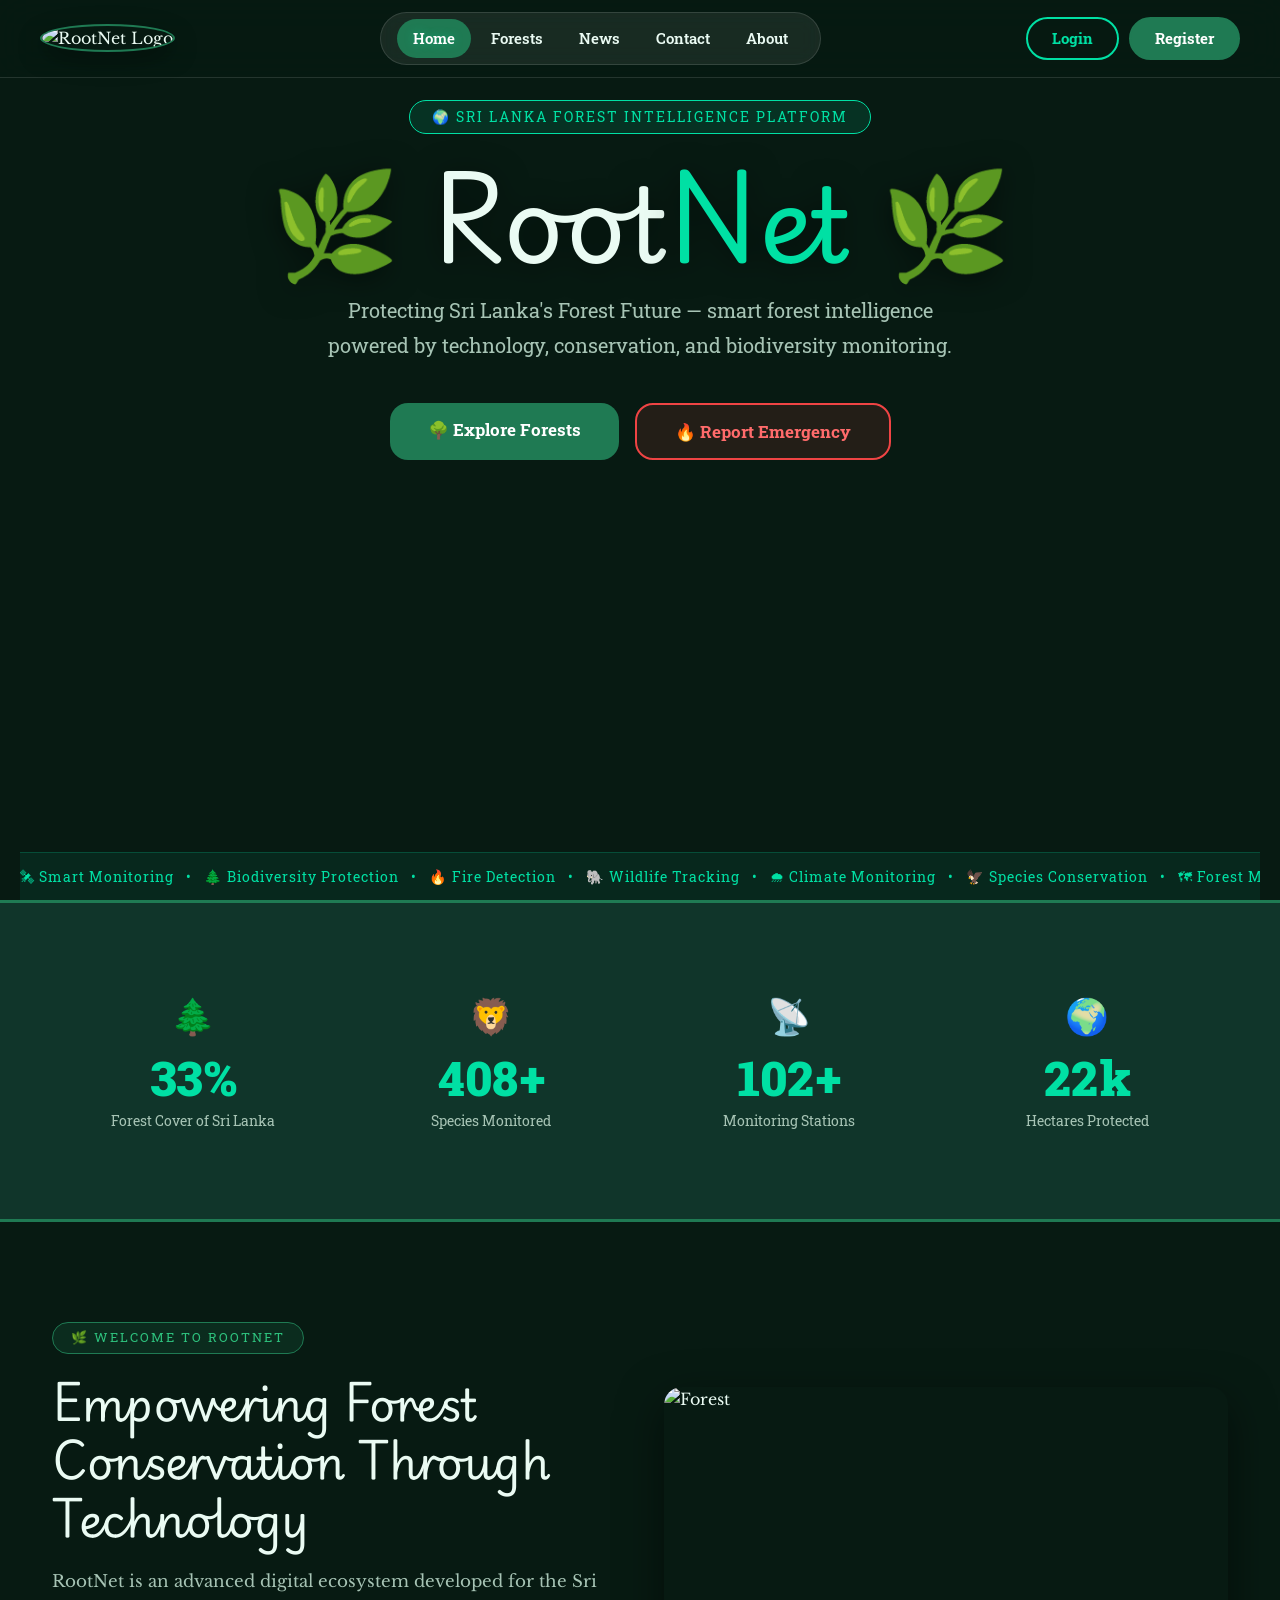
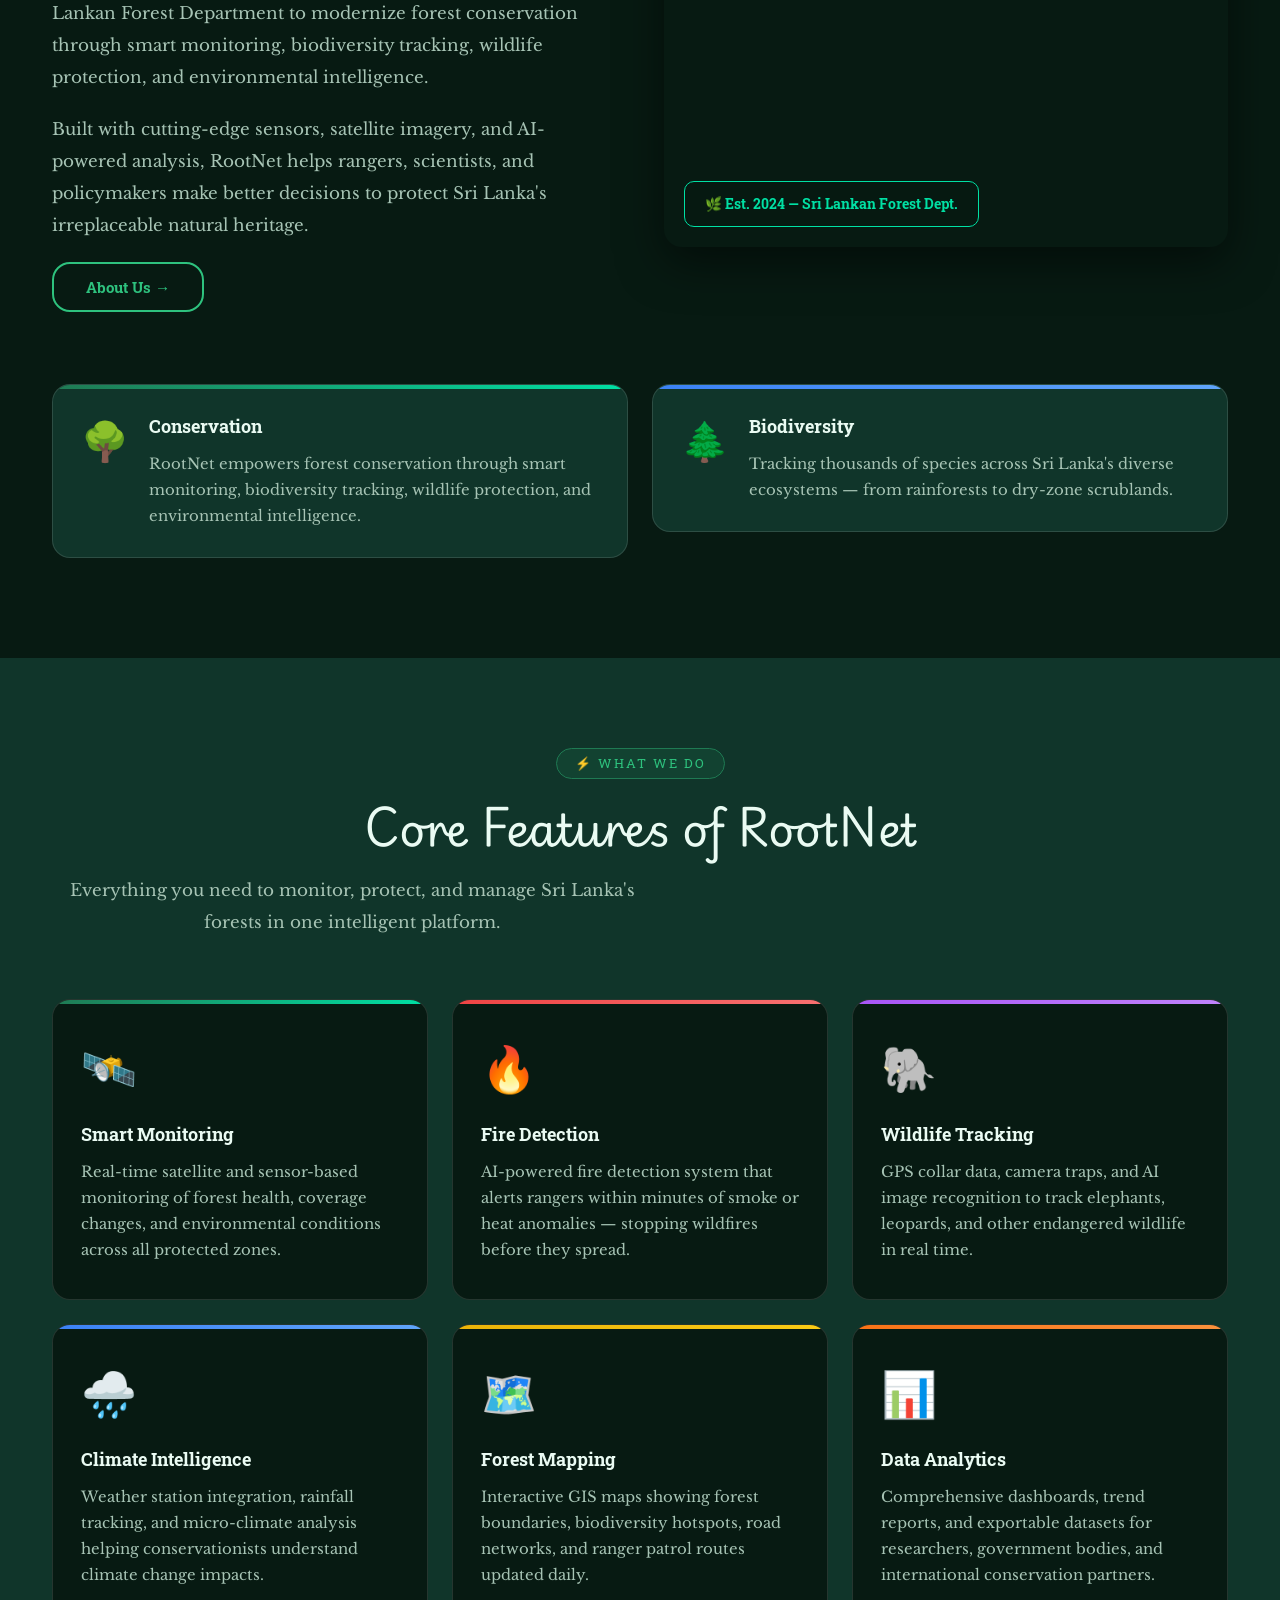
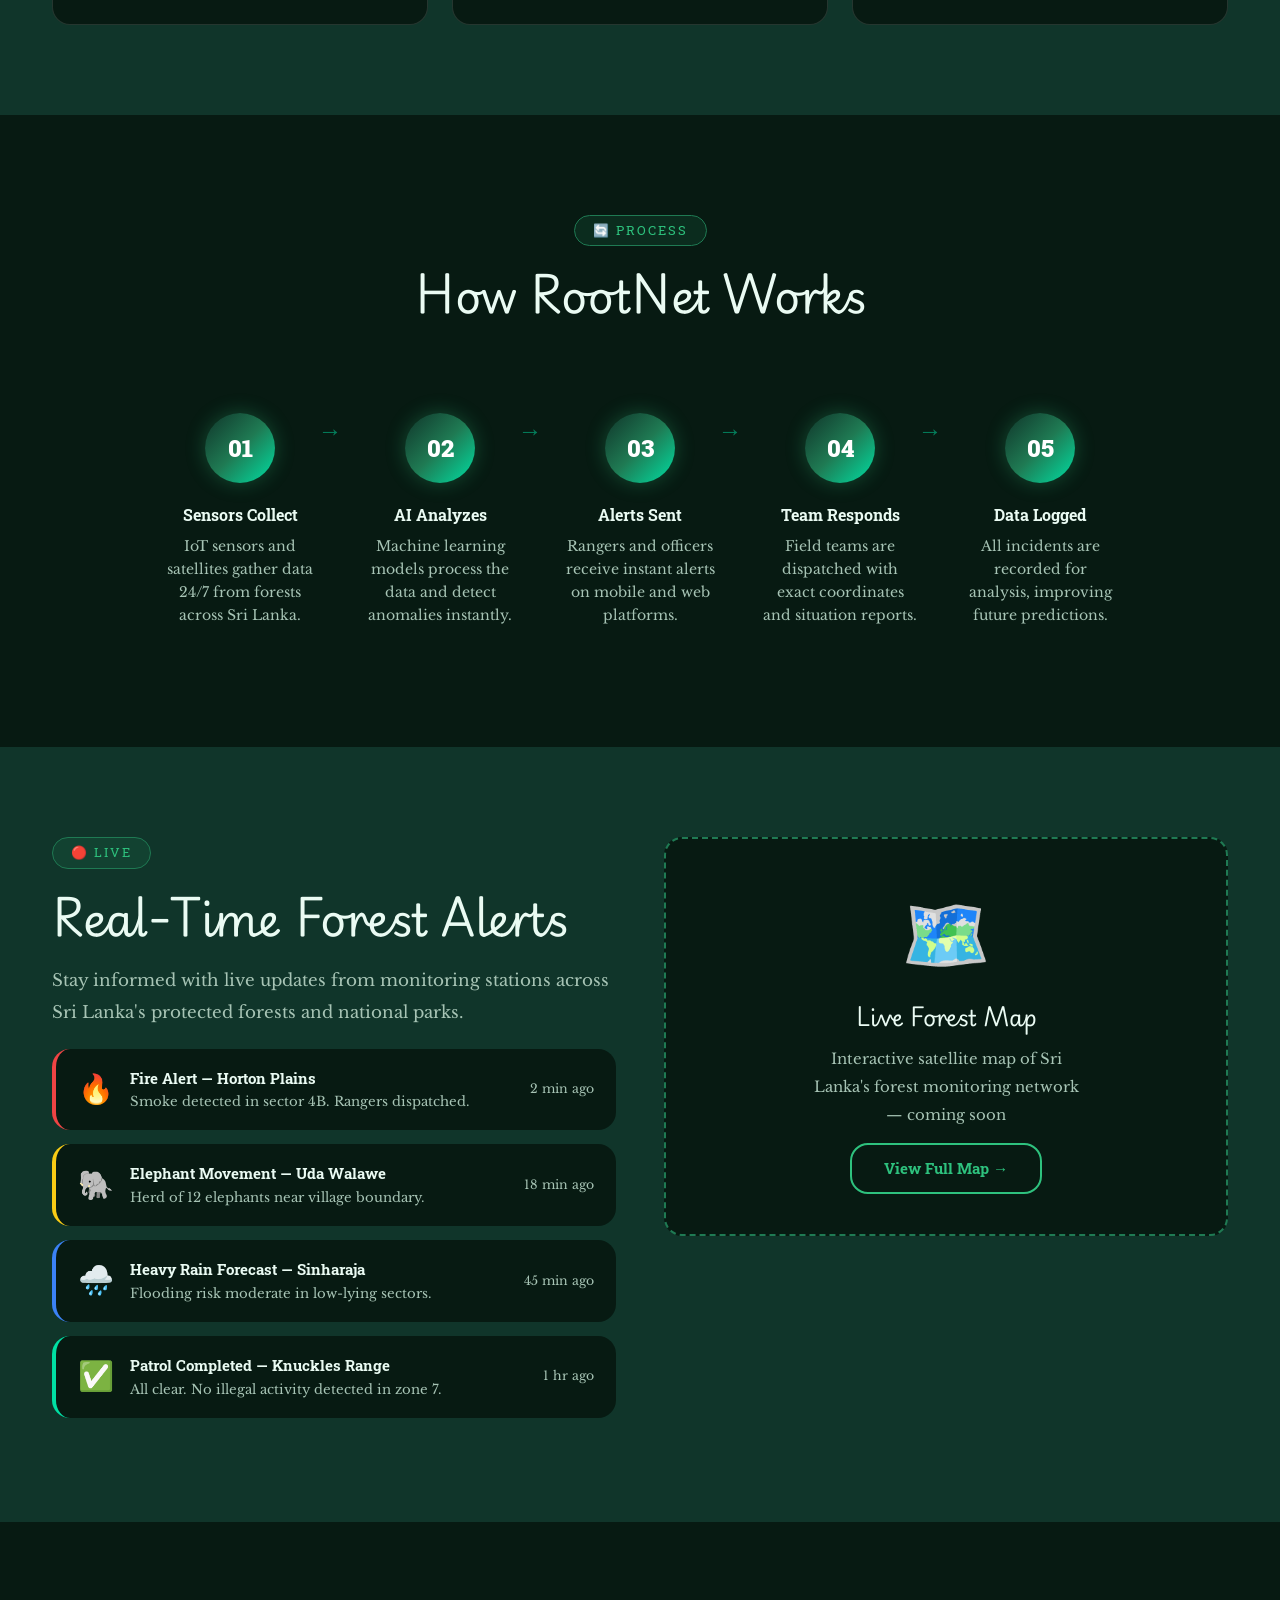
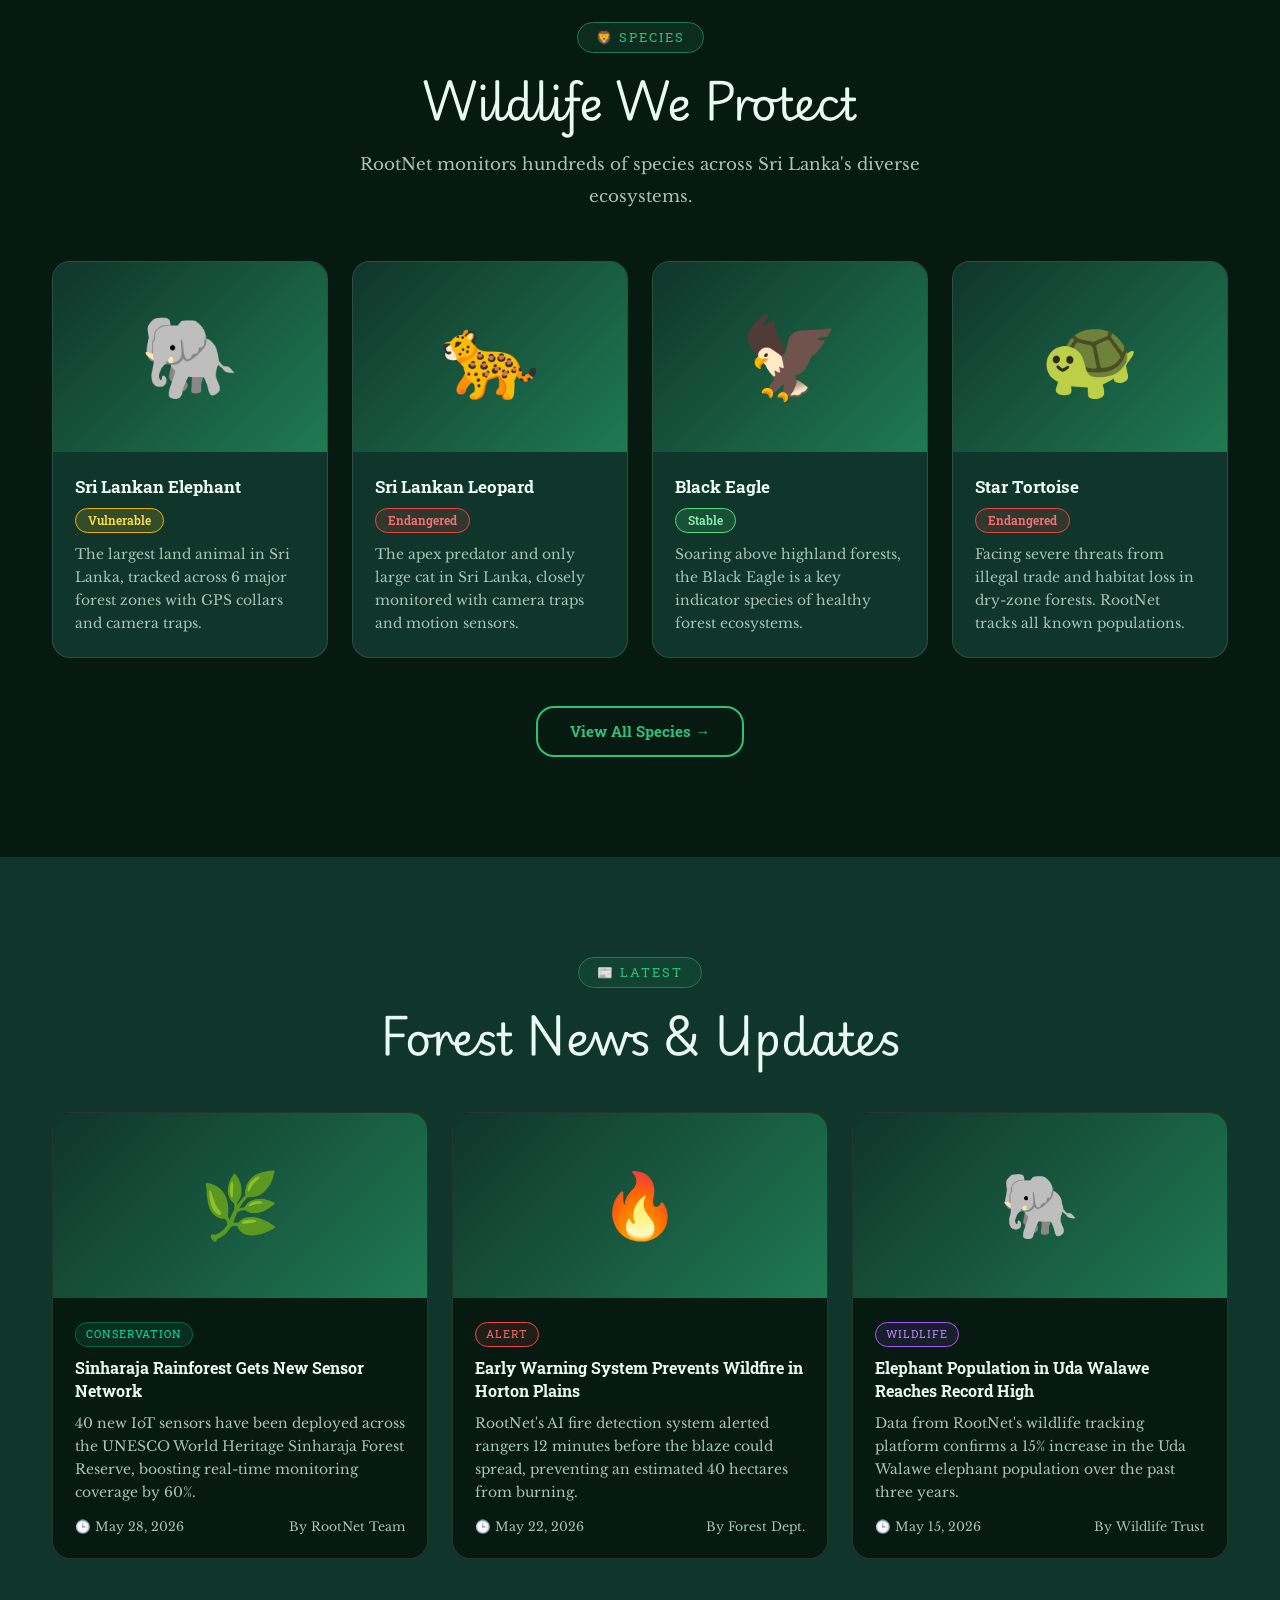
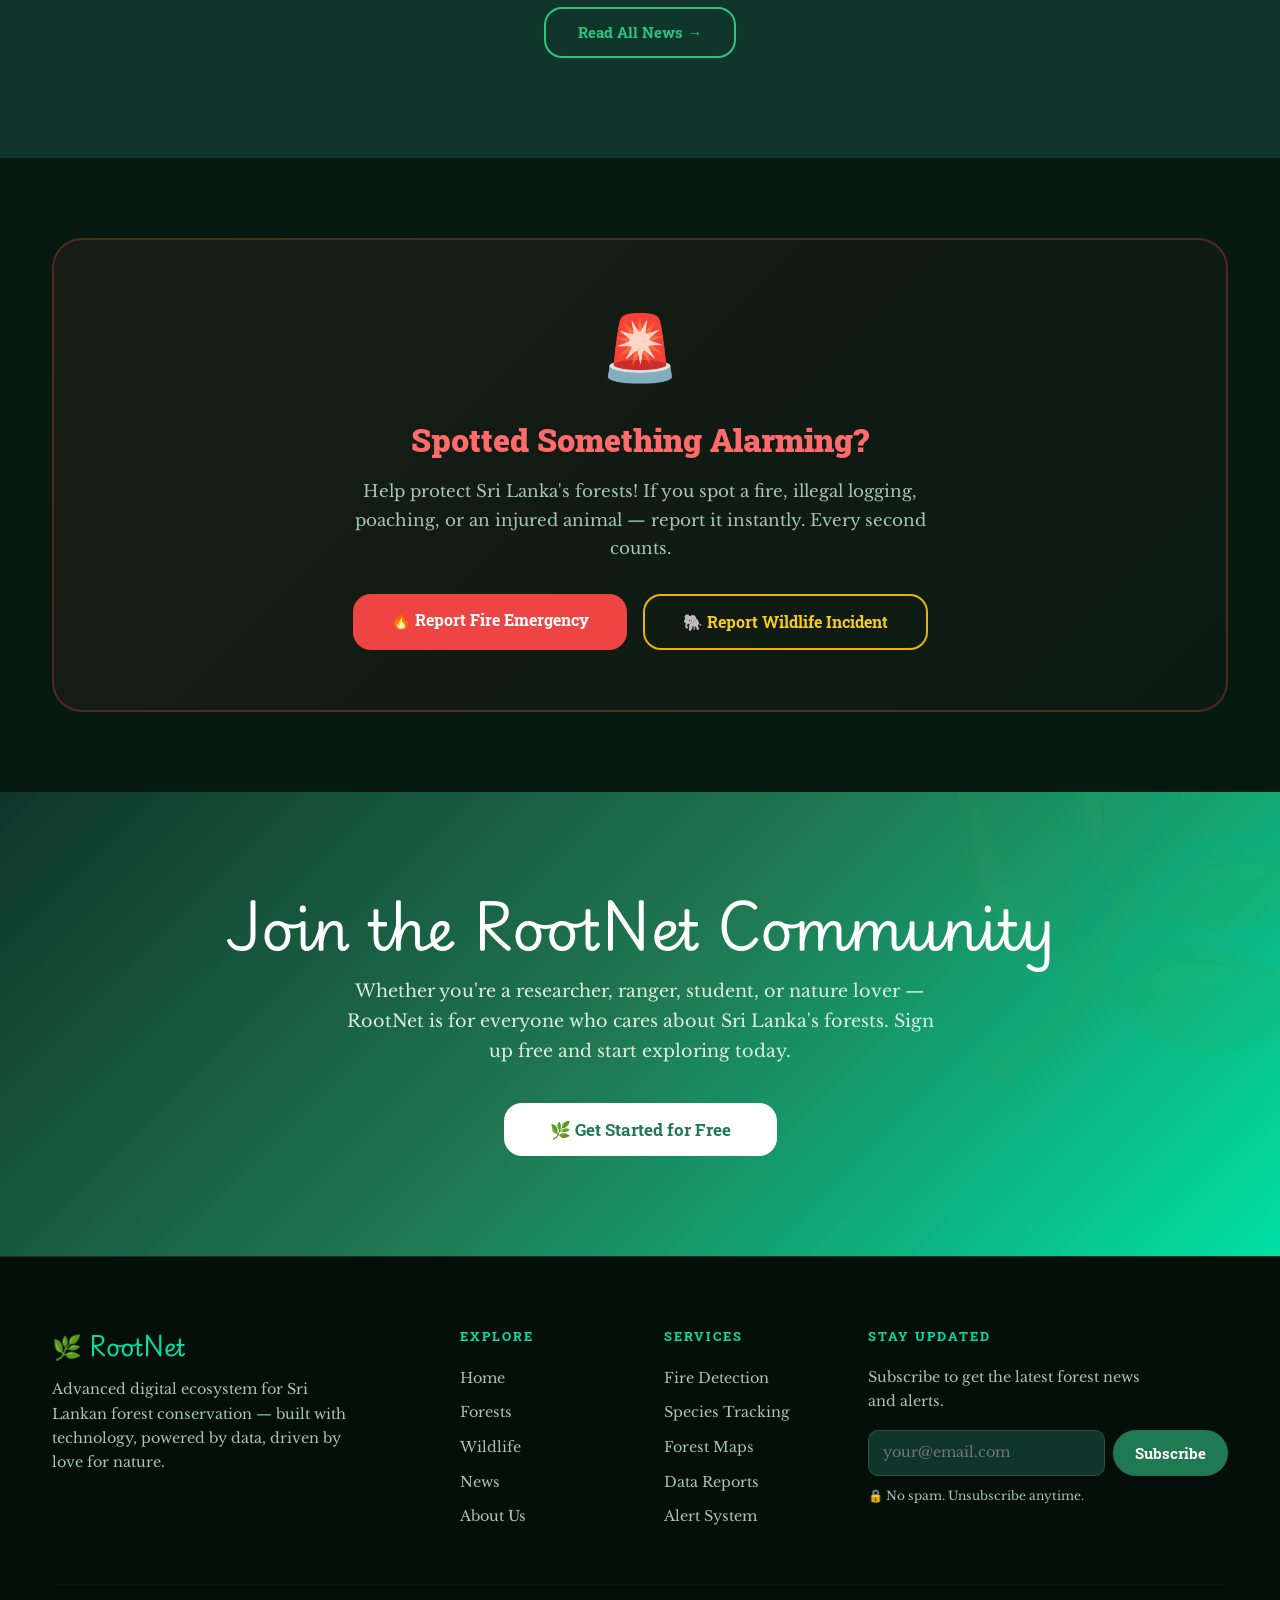
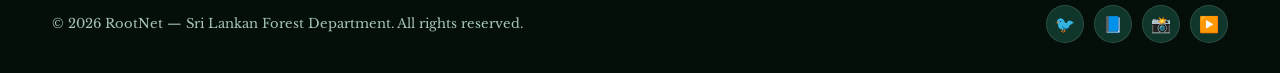
==== commit 9ecbb698: "Added About Us page and updated navigation links" ====
--- a/index.html
+++ b/index.html
@@ -25,7 +25,7 @@
         <a href="#">Forests</a>
         <a href="#">News</a>
         <a href="#">Contact</a>
-        <a href="#">About</a>
+        <a href="about.html">About</a>
         <div class="mobile-menu-btns">
             <button class="btn-login">Login</button>
             <button class="btn-register">Register</button>
@@ -42,7 +42,7 @@
             <a href="#">Forests</a>
             <a href="#">News</a>
             <a href="#">Contact</a>
-            <a href="#">About</a>
+            <a href="about.html">About</a>
         </div>
         <div class="nav-buttons">
             <button class="btn-login">Login</button>
@@ -147,7 +147,7 @@
                         scientists, and policymakers make better decisions to protect Sri Lanka's irreplaceable natural
                         heritage.
                     </p>
-                    <a href="#" class="btn-outline">About Us →</a>
+                    <a href="about.html" class="btn-outline">About Us →</a>
                 </div>
                 <div class="col-lg-6" data-aos="fade-left">
                     <div class="about-img-wrap">
@@ -526,7 +526,7 @@
                         <li><a href="#">Forests</a></li>
                         <li><a href="#">Wildlife</a></li>
                         <li><a href="#">News</a></li>
-                        <li><a href="#">About Us</a></li>
+                        <li><a href="about.html">About Us</a></li>
                     </ul>
                 </div>
                 <div class="col-6 col-lg-2">
--- a/css/index.css
+++ b/css/index.css
@@ -2,13 +2,14 @@
 @import url("https://fonts.googleapis.com/css2?family=Playwrite+GB+S:ital,wght@0,100..400;1,100..400&display=swap");
 @import url("https://fonts.googleapis.com/css2?family=Libre+Baskerville:ital,wght@0,400..700;1,400..700&display=swap");
 
+/* ===========================
+   CSS VARIABLES
+=========================== */
 :root {
-    /* Fonts */
     --font-roboto: "Roboto Slab", serif;
     --font-cursive: "Playwrite GB S", cursive;
     --font-main: "Libre Baskerville", serif;
 
-    /* Main Colors */
     --bg: #071a12;
     --surface: #10352a;
     --primary: #1f7a53;
@@ -17,576 +18,1305 @@
     --text: #eafbf3;
     --muted: #a7c4b5;
 
-    /* Extra Colors */
     --success: #4ade80;
     --warning: #facc15;
     --danger: #ef4444;
     --white: #ffffff;
 
-    /* Gradient */
     --gradient-main: linear-gradient(135deg, #10352a, #1f7a53, #00e0a4);
 
-    /* Glassmorphism */
     --glass-bg: rgba(255, 255, 255, 0.08);
     --glass-border: rgba(255, 255, 255, 0.12);
     --blur: blur(14px);
 
-    /* Shadow */
     --shadow-sm: 0 2px 10px rgba(0, 0, 0, 0.2);
     --shadow-md: 0 8px 25px rgba(0, 0, 0, 0.35);
     --shadow-lg: 0 15px 45px rgba(0, 0, 0, 0.5);
 
-    /* Glow */
     --glow-primary: 0 0 20px rgba(46, 194, 126, 0.3);
     --glow-accent: 0 0 30px rgba(0, 224, 164, 0.4);
 
-    /* Radius */
     --radius-sm: 10px;
     --radius-md: 18px;
     --radius-lg: 30px;
     --radius-xl: 50px;
 
-    /* Spacing */
-    --section-padding: 100px;
-    --container-width: 1400px;
-
-    /* Transition */
     --transition-fast: 0.2s ease;
     --transition-main: 0.4s ease;
 }
 
-.body {
-    width: 90%;
-    margin: 0 auto;
-    /* padding: 20px 0; */
-}
-
-/* main */
-.main {
-    background-image: url(../assets/background.jpg);
-    height: 100vh;
-    background-position: center;
-    background-size: cover;
-    background-repeat: no-repeat;
-    background-attachment: fixed;
-}
-
-/* logo */
-.main .nav-bar .logo img {
-    width: 100px;
-    aspect-ratio: 1/1;
-    object-fit: contain;
-    border-radius: 50%;
-    border: 2px solid var(--primary);
-    box-shadow: var(--shadow-md);
-}
-
-/* nav */
-.main .body .nav {
-    display: flex;
-    justify-content: space-between;
+/* ===========================
+   BASE
+=========================== */
+* {
+    box-sizing: border-box;
+    margin: 0;
+    padding: 0;
+}
+
+body {
+    background-color: var(--bg);
+    color: var(--text);
+    font-family: var(--font-main);
+    overflow-x: hidden;
+}
+
+::-webkit-scrollbar { width: 6px; }
+::-webkit-scrollbar-track { background: var(--bg); }
+::-webkit-scrollbar-thumb { background: var(--primary); border-radius: 10px; }
+
+/* ===========================
+   SHARED UTILITIES
+=========================== */
+.section-tag {
+    display: inline-block;
+    background: rgba(31, 122, 83, 0.2);
+    border: 1px solid var(--primary);
+    color: var(--secondary);
+    padding: 5px 18px;
+    border-radius: var(--radius-xl);
+    font-size: 0.8rem;
+    font-family: var(--font-roboto);
+    letter-spacing: 2px;
+    text-transform: uppercase;
+    margin-bottom: 18px;
+}
+
+.section-title {
+    font-family: var(--font-cursive);
+    font-size: clamp(1.8rem, 4vw, 2.8rem);
+    font-weight: 700;
+    color: var(--text);
+    line-height: 1.3;
+    margin-bottom: 20px;
+}
+
+.section-body {
+    font-family: var(--font-main);
+    font-size: 1.05rem;
+    color: var(--muted);
+    line-height: 1.9;
+    margin-bottom: 20px;
+}
+
+.max-600 { max-width: 600px; }
+
+.btn-outline {
+    display: inline-block;
+    background: transparent;
+    border: 2px solid var(--secondary);
+    color: var(--secondary);
+    padding: 12px 32px;
+    border-radius: var(--radius-md);
+    font-family: var(--font-roboto);
+    font-weight: 700;
+    font-size: 0.95rem;
+    cursor: pointer;
+    transition: all 0.3s ease;
+    text-decoration: none;
+}
+
+.btn-outline:hover {
+    background: var(--secondary);
+    color: var(--bg);
+    box-shadow: var(--glow-primary);
+}
+
+.feature-title {
+    font-family: var(--font-roboto);
+    font-size: 1.15rem;
+    font-weight: 700;
+    color: var(--text);
+    margin-bottom: 10px;
+}
+
+.feature-desc {
+    font-family: var(--font-main);
+    font-size: 0.93rem;
+    color: var(--muted);
+    line-height: 1.75;
+}
+
+/* ===========================
+   MOBILE MENU OVERLAY
+=========================== */
+.mobile-menu {
+    display: none;
+    position: fixed;
+    top: 0;
+    left: 0;
+    right: 0;
+    bottom: 0;
+    background: rgba(7, 26, 18, 0.98);
+    z-index: 99999;
+    flex-direction: column;
     align-items: center;
-    flex-direction: row;
-    /* padding: 10px 0; */
-
-    width: 100%;
-    /* gap: 20%; */
-    margin: 0 auto;
-
+    justify-content: center;
+    gap: 28px;
+}
+
+.mobile-menu.open {
+    display: flex;
+}
+
+.mobile-menu a {
+    color: var(--text);
+    font-family: var(--font-roboto);
+    font-size: 1.6rem;
+    font-weight: 700;
+    text-decoration: none;
+    transition: color 0.2s;
+}
+
+.mobile-menu a:hover {
+    color: var(--accent);
+}
+
+.mobile-close {
+    position: absolute;
+    top: 24px;
+    right: 32px;
+    background: none;
+    border: none;
+    color: var(--text);
+    font-size: 2.2rem;
+    cursor: pointer;
+    line-height: 1;
+    padding: 0;
+    transition: color 0.2s;
+}
+
+.mobile-close:hover {
+    color: var(--accent);
+}
+
+.mobile-menu-btns {
+    display: flex;
+    gap: 14px;
+    margin-top: 10px;
+}
+
+/* ===========================
+   NAVBAR
+=========================== */
+.navbar-custom {
     position: fixed;
     top: 0;
     left: 0;
     right: 0;
     z-index: 9999;
-
-
-
-}
-
-/* main-nav */
-.main .body .main-nav {
-    display: flex;
-    justify-content: space-evenly;
+    padding: 12px 40px;
+    display: flex;
     align-items: center;
-    flex-direction: row;
-    /* padding: 10px 0; */
-    width: 50%;
-
+    justify-content: space-between;
+    background: rgba(7, 26, 18, 0.7);
+    backdrop-filter: blur(18px);
+    -webkit-backdrop-filter: blur(18px);
+    border-bottom: 1px solid var(--glass-border);
+    transition: all 0.3s ease;
+}
+
+.navbar-custom.scrolled {
+    background: rgba(7, 26, 18, 0.97);
+    padding: 8px 40px;
+    box-shadow: var(--shadow-md);
+}
+
+.logo img {
+    width: 65px;
+    height: 65px;
+    object-fit: contain;
+    border-radius: 50%;
+    border: 2px solid var(--primary);
+    box-shadow: var(--shadow-md);
+    transition: transform 0.3s;
+}
+
+.logo img:hover {
+    transform: rotate(10deg) scale(1.05);
+}
+
+.main-nav {
+    display: flex;
+    align-items: center;
+    gap: 4px;
+    background: var(--glass-bg);
+    border: 1px solid var(--glass-border);
+    border-radius: var(--radius-xl);
+    padding: 6px 16px;
+    backdrop-filter: blur(10px);
+}
+
+.main-nav a {
+    text-decoration: none;
+    color: var(--text);
+    font-family: var(--font-roboto);
+    font-weight: 600;
+    font-size: 0.95rem;
+    padding: 8px 16px;
+    border-radius: var(--radius-xl);
+    transition: all 0.25s ease;
+}
+
+.main-nav a:hover,
+.main-nav a.active {
+    background: var(--primary);
+    color: #fff;
+    text-shadow: 0 0 10px rgba(0, 224, 164, 0.4);
+}
+
+.nav-buttons {
+    display: flex;
+    gap: 10px;
+    align-items: center;
+}
+
+.btn-login {
+    background: transparent;
+    border: 2px solid var(--accent);
+    color: var(--accent);
+    padding: 8px 24px;
+    border-radius: var(--radius-xl);
+    font-family: var(--font-roboto);
+    font-weight: 700;
+    font-size: 0.95rem;
+    cursor: pointer;
+    transition: all 0.25s ease;
+}
+
+.btn-login:hover {
+    background: var(--accent);
+    color: var(--bg);
+}
+
+.btn-register {
+    background: var(--primary);
+    border: 2px solid var(--primary);
+    color: white;
+    padding: 8px 24px;
+    border-radius: var(--radius-xl);
+    font-family: var(--font-roboto);
+    font-weight: 700;
+    font-size: 0.95rem;
+    cursor: pointer;
+    transition: all 0.25s ease;
+}
+
+.btn-register:hover {
+    background: var(--secondary);
+    border-color: var(--secondary);
+    box-shadow: var(--glow-primary);
+}
+
+/* Hamburger */
+.hamburger {
+    display: none;
+    flex-direction: column;
+    gap: 5px;
+    cursor: pointer;
+    padding: 6px;
+    background: none;
+    border: none;
+    z-index: 10000;
+}
+
+.hamburger span {
+    display: block;
+    width: 28px;
+    height: 3px;
+    background: var(--text);
+    border-radius: 3px;
+    transition: all 0.3s ease;
+    pointer-events: none;
+}
+
+/* ===========================
+   HERO SECTION
+=========================== */
+.hero-section {
+    min-height: 100vh;
+    background-image: url('https://images.unsplash.com/photo-1448375240586-882707db888b?w=1920&q=80');
+    background-size: cover;
+    background-position: center;
+    background-attachment: fixed;
+    position: relative;
+    display: flex;
+    flex-direction: column;
+    align-items: center;
+    justify-content: center;
+    text-align: center;
+    padding: 100px 20px 0;
+}
+
+.hero-overlay {
+    position: absolute;
+    inset: 0;
+    background: linear-gradient(
+        to bottom,
+        rgba(7, 26, 18, 0.55) 0%,
+        rgba(7, 26, 18, 0.3) 50%,
+        rgba(7, 26, 18, 0.92) 100%
+    );
+}
+
+.hero-content {
+    position: relative;
+    z-index: 2;
+    max-width: 900px;
+    margin-bottom: 60px;
+}
+
+.hero-badge {
+    display: inline-block;
+    background: rgba(0, 224, 164, 0.12);
+    border: 1px solid var(--accent);
+    color: var(--accent);
+    padding: 6px 22px;
+    border-radius: var(--radius-xl);
+    font-size: 0.85rem;
+    font-family: var(--font-roboto);
+    letter-spacing: 2px;
+    text-transform: uppercase;
+    margin-bottom: 24px;
+}
+
+.hero-title {
+    font-family: var(--font-cursive);
+    font-size: clamp(3rem, 9vw, 6.5rem);
+    font-weight: 900;
+    color: var(--text);
+    text-shadow: 0 4px 30px rgba(0, 0, 0, 0.5);
+    line-height: 1.1;
+    margin-bottom: 20px;
+}
+
+.hero-title span {
+    color: var(--accent);
+}
+
+.hero-subtitle {
+    font-family: var(--font-roboto);
+    font-size: clamp(1rem, 2.5vw, 1.25rem);
+    color: var(--muted);
+    max-width: 650px;
+    margin: 0 auto 40px;
+    line-height: 1.75;
+}
+
+.hero-btns {
+    display: flex;
+    gap: 16px;
+    justify-content: center;
+    flex-wrap: wrap;
+}
+
+.btn-explore {
+    display: inline-block;
+    background: var(--primary);
+    color: white;
+    border: none;
+    padding: 14px 38px;
     border-radius: var(--radius-md);
+    font-family: var(--font-roboto);
+    font-weight: 700;
+    font-size: 1.05rem;
+    cursor: pointer;
+    transition: all 0.3s ease;
+    text-decoration: none;
+}
+
+.btn-explore:hover {
+    background: var(--secondary);
+    box-shadow: 0 8px 25px rgba(46, 194, 126, 0.45);
+    transform: translateY(-3px);
+    color: white;
+}
+
+.btn-emergency {
+    display: inline-block;
+    background: rgba(239, 68, 68, 0.12);
+    color: #ff6b6b;
+    border: 2px solid #ef4444;
+    padding: 14px 38px;
+    border-radius: var(--radius-md);
+    font-family: var(--font-roboto);
+    font-weight: 700;
+    font-size: 1.05rem;
+    cursor: pointer;
+    transition: all 0.3s ease;
+    text-decoration: none;
+}
+
+.btn-emergency:hover {
+    background: #ef4444;
+    color: white;
+    box-shadow: 0 8px 25px rgba(239, 68, 68, 0.45);
+    transform: translateY(-3px);
+}
+
+/* Ticker */
+.ticker-wrap {
+    position: relative;
+    width: 100%;
+    background: rgba(0, 224, 164, 0.07);
+    border-top: 1px solid rgba(0, 224, 164, 0.2);
+    padding: 13px 0;
+    overflow: hidden;
+    z-index: 2;
+    margin-top: auto;
+}
+
+.ticker-text {
+    white-space: nowrap;
+    color: var(--accent);
+    font-family: var(--font-roboto);
+    font-size: 0.88rem;
+    letter-spacing: 1px;
+    animation: ticker 28s linear infinite;
+}
+
+@keyframes ticker {
+    from { transform: translateX(100vw); }
+    to   { transform: translateX(-100%); }
+}
+
+/* ===========================
+   STATS SECTION
+=========================== */
+.stats-section {
+    background: var(--surface);
+    padding: 60px 40px;
+    border-top: 3px solid var(--primary);
+    border-bottom: 3px solid var(--primary);
+}
+
+.stat-card {
+    text-align: center;
+    padding: 28px 20px;
+}
+
+.stat-icon {
+    font-size: 2.2rem;
+    display: block;
+    margin-bottom: 10px;
+}
+
+.stat-number-wrap {
+    display: flex;
+    align-items: flex-end;
+    justify-content: center;
+    gap: 2px;
+    margin-bottom: 8px;
+}
+
+.stat-number {
+    font-family: var(--font-roboto);
+    font-size: 3rem;
+    font-weight: 900;
+    color: var(--accent);
+    line-height: 1;
+}
+
+.stat-label {
+    font-family: var(--font-roboto);
+    font-size: 0.9rem;
+    color: var(--muted);
+}
+
+/* ===========================
+   ABOUT SECTION
+=========================== */
+.about-section {
+    padding: 100px 40px;
+    background: var(--bg);
+}
+
+.about-img-wrap {
+    position: relative;
+    border-radius: var(--radius-md);
+    overflow: hidden;
+    box-shadow: var(--shadow-lg);
+}
+
+.about-img-wrap img {
+    width: 100%;
+    height: 460px;
+    object-fit: cover;
+    display: block;
+    transition: transform 0.6s ease;
+}
+
+.about-img-wrap:hover img {
+    transform: scale(1.04);
+}
+
+.about-img-badge {
+    position: absolute;
+    bottom: 20px;
+    left: 20px;
+    background: rgba(7, 26, 18, 0.88);
+    backdrop-filter: blur(10px);
+    border: 1px solid var(--accent);
+    border-radius: var(--radius-sm);
+    padding: 12px 20px;
+    color: var(--accent);
+    font-family: var(--font-roboto);
+    font-size: 0.85rem;
+    font-weight: 700;
+}
+
+.mini-card {
+    display: flex;
+    gap: 20px;
+    align-items: flex-start;
+    padding: 28px;
+    border-radius: var(--radius-md);
+    border: 1px solid var(--glass-border);
+    transition: all 0.3s ease;
+    background: var(--surface);
+    position: relative;
+    overflow: hidden;
+}
+
+.mini-card::before {
+    content: '';
+    position: absolute;
+    top: 0; left: 0; right: 0;
+    height: 4px;
+    border-radius: var(--radius-md) var(--radius-md) 0 0;
+}
+
+.mini-card.green-card::before { background: linear-gradient(90deg, var(--primary), var(--accent)); }
+.mini-card.blue-card::before  { background: linear-gradient(90deg, #3b82f6, #60a5fa); }
+
+.mini-card:hover {
+    transform: translateY(-5px);
     box-shadow: var(--shadow-md);
-    backdrop-filter: blur(10px);
-
+}
+
+.mini-card-icon {
+    font-size: 2.4rem;
+    flex-shrink: 0;
+}
+
+/* ===========================
+   FEATURES SECTION
+=========================== */
+.features-section {
+    padding: 90px 40px;
+    background: var(--surface);
+}
+
+.features-header {
+    text-align: center;
+    margin-bottom: 60px;
+}
+
+.feature-card {
+    background: var(--bg);
     border: 1px solid var(--glass-border);
-    padding: 5px;
-}
-
-.main .nav .login-section {
+    border-radius: var(--radius-md);
+    padding: 36px 28px;
+    height: 100%;
+    transition: all 0.35s ease;
+    position: relative;
+    overflow: hidden;
+}
+
+.feature-card::before {
+    content: '';
+    position: absolute;
+    top: 0; left: 0; right: 0;
+    height: 4px;
+    border-radius: var(--radius-md) var(--radius-md) 0 0;
+}
+
+.feature-card.accent-green::before  { background: linear-gradient(90deg, var(--primary), var(--accent)); }
+.feature-card.accent-red::before    { background: linear-gradient(90deg, #ef4444, #f87171); }
+.feature-card.accent-purple::before { background: linear-gradient(90deg, #a855f7, #c084fc); }
+.feature-card.accent-blue::before   { background: linear-gradient(90deg, #3b82f6, #60a5fa); }
+.feature-card.accent-yellow::before { background: linear-gradient(90deg, #eab308, #facc15); }
+.feature-card.accent-orange::before { background: linear-gradient(90deg, #f97316, #fb923c); }
+
+.feature-card:hover {
+    transform: translateY(-8px);
+    border-color: var(--primary);
+    box-shadow: var(--shadow-lg);
+}
+
+.feature-icon {
+    font-size: 2.8rem;
+    margin-bottom: 18px;
+    display: block;
+}
+
+/* ===========================
+   HOW IT WORKS
+=========================== */
+.how-section {
+    padding: 100px 40px;
+    background: var(--bg);
+}
+
+.how-header {
+    text-align: center;
+    margin-bottom: 70px;
+}
+
+.step-card {
+    text-align: center;
+    padding: 20px 10px;
+    position: relative;
+}
+
+.step-number {
+    width: 70px;
+    height: 70px;
+    border-radius: 50%;
+    background: var(--gradient-main);
+    display: flex;
+    align-items: center;
+    justify-content: center;
+    margin: 0 auto 20px;
+    font-family: var(--font-roboto);
+    font-size: 1.5rem;
+    font-weight: 900;
+    color: white;
+    box-shadow: var(--glow-primary);
+}
+
+.step-title {
+    font-family: var(--font-roboto);
+    font-size: 1rem;
+    font-weight: 700;
+    color: var(--text);
+    margin-bottom: 8px;
+}
+
+.step-desc {
+    font-size: 0.88rem;
+    color: var(--muted);
+    line-height: 1.65;
+}
+
+.step-arrow {
+    position: absolute;
+    top: 20px;
+    right: -14px;
+    font-size: 1.5rem;
+    color: var(--accent);
+    opacity: 0.5;
+}
+
+/* ===========================
+   LIVE ALERTS SECTION
+=========================== */
+.alerts-section {
+    padding: 90px 40px;
+    background: var(--surface);
+}
+
+.alert-card {
+    background: var(--bg);
+    border-radius: var(--radius-md);
+    padding: 18px 22px;
+    display: flex;
+    align-items: center;
+    gap: 16px;
+    margin-bottom: 14px;
+    border-left: 4px solid;
+    transition: transform 0.25s ease;
+}
+
+.alert-card:hover {
+    transform: translateX(6px);
+}
+
+.alert-card.alert-danger  { border-color: #ef4444; }
+.alert-card.alert-warning { border-color: #facc15; }
+.alert-card.alert-info    { border-color: #3b82f6; }
+.alert-card.alert-success { border-color: var(--accent); }
+
+.alert-icon {
+    font-size: 1.8rem;
+    flex-shrink: 0;
+}
+
+.alert-info {
+    flex: 1;
+}
+
+.alert-title {
+    font-family: var(--font-roboto);
+    font-size: 0.95rem;
+    font-weight: 700;
+    color: var(--text);
+}
+
+.alert-sub {
+    font-size: 0.83rem;
+    color: var(--muted);
+    margin-top: 3px;
+}
+
+.alert-time {
+    font-size: 0.78rem;
+    color: var(--muted);
+    white-space: nowrap;
+    flex-shrink: 0;
+}
+
+.map-placeholder {
+    background: var(--bg);
+    border: 2px dashed var(--primary);
+    border-radius: var(--radius-md);
+    min-height: 380px;
+    display: flex;
+    flex-direction: column;
+    align-items: center;
+    justify-content: center;
+    color: var(--muted);
+    font-family: var(--font-roboto);
+    gap: 14px;
+    padding: 40px;
+    text-align: center;
+}
+
+.map-big-icon {
+    font-size: 4.5rem;
+}
+
+.map-title {
+    font-size: 1.4rem;
+    margin: 0;
+}
+
+.map-desc {
+    margin: 0;
+    font-size: 0.93rem;
+    max-width: 280px;
+}
+
+/* ===========================
+   WILDLIFE SECTION
+=========================== */
+.wildlife-section {
+    padding: 100px 40px;
+    background: var(--bg);
+}
+
+.wildlife-card {
+    background: var(--surface);
+    border-radius: var(--radius-md);
+    overflow: hidden;
+    border: 1px solid var(--glass-border);
+    transition: all 0.35s ease;
+    height: 100%;
+}
+
+.wildlife-card:hover {
+    transform: translateY(-6px);
+    box-shadow: var(--shadow-lg);
+    border-color: var(--secondary);
+}
+
+.wildlife-img {
+    width: 100%;
+    height: 190px;
+    background: linear-gradient(135deg, var(--surface), var(--primary));
+    display: flex;
+    align-items: center;
+    justify-content: center;
+    font-size: 5rem;
+}
+
+.wildlife-body {
+    padding: 22px;
+}
+
+.wildlife-name {
+    font-family: var(--font-roboto);
+    font-weight: 700;
+    font-size: 1.05rem;
+    color: var(--text);
+    margin-bottom: 8px;
+}
+
+.wildlife-status {
+    display: inline-block;
+    padding: 3px 12px;
+    border-radius: var(--radius-xl);
+    font-size: 0.72rem;
+    font-family: var(--font-roboto);
+    font-weight: 600;
+    margin-bottom: 10px;
+}
+
+.status-endangered { background: rgba(239, 68, 68, 0.15); color: #f87171; border: 1px solid #ef4444; }
+.status-vulnerable { background: rgba(250, 204, 21, 0.15); color: #fde047; border: 1px solid #eab308; }
+.status-stable     { background: rgba(74, 222, 128, 0.15); color: #86efac; border: 1px solid #4ade80; }
+
+.wildlife-desc {
+    font-size: 0.87rem;
+    color: var(--muted);
+    line-height: 1.65;
+}
+
+/* ===========================
+   NEWS SECTION
+=========================== */
+.news-section {
+    padding: 100px 40px;
+    background: var(--surface);
+}
+
+.news-card {
+    background: var(--bg);
+    border-radius: var(--radius-md);
+    overflow: hidden;
+    border: 1px solid var(--glass-border);
+    transition: all 0.3s ease;
+    height: 100%;
+}
+
+.news-card:hover {
+    transform: translateY(-5px);
+    border-color: var(--accent);
+    box-shadow: var(--shadow-md);
+}
+
+.news-img-box {
+    height: 185px;
+    background: linear-gradient(135deg, var(--surface), var(--primary));
+    display: flex;
+    align-items: center;
+    justify-content: center;
+    font-size: 4rem;
+}
+
+.news-body {
+    padding: 22px;
+}
+
+.news-tag {
+    display: inline-block;
+    background: rgba(0, 224, 164, 0.1);
+    color: var(--accent);
+    border: 1px solid rgba(0, 224, 164, 0.3);
+    padding: 3px 10px;
+    border-radius: var(--radius-xl);
+    font-size: 0.7rem;
+    font-family: var(--font-roboto);
+    letter-spacing: 1px;
+    text-transform: uppercase;
+    margin-bottom: 10px;
+}
+
+.news-tag-red    { color: #ff6b6b; border-color: #ef4444; background: rgba(239, 68, 68, 0.1); }
+.news-tag-purple { color: #c084fc; border-color: #a855f7; background: rgba(168, 85, 247, 0.1); }
+
+.news-title {
+    font-family: var(--font-roboto);
+    font-size: 1rem;
+    font-weight: 700;
+    color: var(--text);
+    margin-bottom: 10px;
+    line-height: 1.4;
+}
+
+.news-excerpt {
+    font-size: 0.87rem;
+    color: var(--muted);
+    line-height: 1.65;
+    margin-bottom: 14px;
+}
+
+.news-meta {
+    display: flex;
+    justify-content: space-between;
+    font-size: 0.78rem;
+    color: var(--muted);
+    flex-wrap: wrap;
+    gap: 6px;
+}
+
+/* ===========================
+   REPORT EMERGENCY
+=========================== */
+.report-section {
+    padding: 80px 40px;
+    background: var(--bg);
+}
+
+.report-box {
+    background: linear-gradient(135deg, rgba(239, 68, 68, 0.07), rgba(239, 68, 68, 0.02));
+    border: 2px solid rgba(239, 68, 68, 0.3);
+    border-radius: var(--radius-lg);
+    padding: 60px 40px;
+    text-align: center;
+}
+
+.report-emoji {
+    font-size: 4rem;
+    margin-bottom: 20px;
+}
+
+.report-title {
+    font-family: var(--font-roboto);
+    font-size: clamp(1.5rem, 3vw, 2rem);
+    font-weight: 900;
+    color: #ff6b6b;
+    margin-bottom: 14px;
+}
+
+.report-desc {
+    color: var(--muted);
+    font-size: 1.05rem;
+    margin-bottom: 30px;
+    line-height: 1.7;
+    max-width: 600px;
+    margin-left: auto;
+    margin-right: auto;
+}
+
+.report-btns {
+    display: flex;
+    gap: 16px;
+    justify-content: center;
+    flex-wrap: wrap;
+}
+
+.btn-fire {
+    display: inline-block;
+    background: #ef4444;
+    color: white;
+    border: none;
+    padding: 14px 38px;
+    border-radius: var(--radius-md);
+    font-family: var(--font-roboto);
+    font-weight: 700;
+    font-size: 1rem;
+    cursor: pointer;
+    transition: all 0.3s ease;
+    text-decoration: none;
+}
+
+.btn-fire:hover {
+    background: #dc2626;
+    transform: translateY(-3px);
+    box-shadow: 0 8px 25px rgba(239, 68, 68, 0.4);
+    color: white;
+}
+
+.btn-wildlife-report {
+    display: inline-block;
+    background: transparent;
+    color: #facc15;
+    border: 2px solid #eab308;
+    padding: 14px 38px;
+    border-radius: var(--radius-md);
+    font-family: var(--font-roboto);
+    font-weight: 700;
+    font-size: 1rem;
+    cursor: pointer;
+    transition: all 0.3s ease;
+    text-decoration: none;
+}
+
+.btn-wildlife-report:hover {
+    background: #eab308;
+    color: var(--bg);
+    transform: translateY(-3px);
+}
+
+/* ===========================
+   CTA SECTION
+=========================== */
+.cta-section {
+    padding: 100px 40px;
+    background: var(--gradient-main);
+    text-align: center;
+    position: relative;
+    overflow: hidden;
+}
+
+.cta-section::before {
+    content: '🌿';
+    position: absolute;
+    font-size: 22rem;
+    opacity: 0.05;
+    top: -80px;
+    right: -80px;
+    pointer-events: none;
+    line-height: 1;
+}
+
+.cta-title {
+    font-family: var(--font-cursive);
+    font-size: clamp(2rem, 5vw, 3.5rem);
+    color: white;
+    margin-bottom: 18px;
+}
+
+.cta-desc {
+    color: rgba(255, 255, 255, 0.85);
+    font-size: 1.1rem;
+    max-width: 600px;
+    margin: 0 auto 36px;
+    line-height: 1.7;
+}
+
+.btn-cta {
+    display: inline-block;
+    background: white;
+    color: var(--primary);
+    border: none;
+    padding: 14px 46px;
+    border-radius: var(--radius-md);
+    font-family: var(--font-roboto);
+    font-weight: 700;
+    font-size: 1.05rem;
+    cursor: pointer;
+    transition: all 0.3s ease;
+    text-decoration: none;
+}
+
+.btn-cta:hover {
+    transform: translateY(-4px);
+    box-shadow: 0 12px 30px rgba(0, 0, 0, 0.3);
+    color: var(--primary);
+}
+
+/* ===========================
+   FOOTER
+=========================== */
+footer {
+    background: #030f08;
+    border-top: 1px solid var(--surface);
+    padding: 70px 40px 30px;
+}
+
+.footer-logo {
+    font-family: var(--font-cursive);
+    font-size: 1.5rem;
+    color: var(--accent);
+    margin-bottom: 14px;
+}
+
+.footer-desc {
+    color: var(--muted);
+    font-size: 0.9rem;
+    line-height: 1.7;
+    max-width: 300px;
+}
+
+.footer-title {
+    font-family: var(--font-roboto);
+    font-size: 0.82rem;
+    font-weight: 700;
+    text-transform: uppercase;
+    letter-spacing: 2px;
+    color: var(--accent);
+    margin-bottom: 18px;
+}
+
+.footer-links {
+    list-style: none;
+    padding: 0;
+}
+
+.footer-links li {
+    margin-bottom: 10px;
+}
+
+.footer-links a {
+    color: var(--muted);
+    text-decoration: none;
+    font-size: 0.9rem;
+    transition: color 0.2s;
+}
+
+.footer-links a:hover {
+    color: var(--accent);
+}
+
+.footer-subscribe {
+    display: flex;
+    gap: 8px;
+}
+
+.footer-input {
+    flex: 1;
+    background: var(--surface);
+    border: 1px solid var(--glass-border);
+    border-radius: var(--radius-sm);
+    padding: 10px 14px;
+    color: var(--text);
+    font-family: var(--font-main);
+    font-size: 0.9rem;
+    outline: none;
+    transition: border-color 0.2s;
+}
+
+.footer-input:focus {
+    border-color: var(--accent);
+}
+
+.footer-sub-btn {
+    white-space: nowrap;
+    padding: 10px 20px;
+}
+
+.footer-note {
+    font-size: 0.76rem;
+    margin-top: 10px;
+    margin-bottom: 0;
+    max-width: none;
+}
+
+.footer-divider {
+    border-color: var(--surface);
+    margin: 40px 0 20px;
+}
+
+.footer-bottom {
     display: flex;
     justify-content: space-between;
     align-items: center;
-    flex-direction: row;
-}
-
-.main .nav .register {
-    background-color: rgba(2, 75, 2, 0.799);
-
-    padding: 10px 20px;
-    color: var(--text);
-    border-radius: var(--radius-md);
-    box-shadow: var(--shadow-md);
-
+    flex-wrap: wrap;
+    gap: 10px;
+}
+
+.footer-copy {
+    color: var(--muted);
+    font-size: 0.82rem;
+}
+
+.social-icons {
+    display: flex;
+    gap: 10px;
+}
+
+.social-icon {
+    width: 38px;
+    height: 38px;
+    border-radius: 50%;
+    background: var(--surface);
     border: 1px solid var(--glass-border);
-}
-
-.main .nav .register a {
-    color: white;
-    font-weight: 900;
-    font-size: 1.1rem;
-    text-decoration: none;
-}
-
-.main .nav .login a {
-    color: white;
-    font-weight: 900;
-    font-size: 1.2rem;
-    text-decoration: none;
-}
-
-.main-nav .home a,
-.main-nav .forests a,
-.main-nav .news a,
-.main-nav .contact a,
-.main-nav .about a {
-    text-decoration: none;
-    color: var(--text);
-    font-weight: 900;
-    font-size: 1.1rem;
-
-    text-align: center;
-    padding: 10px 20px;
-
-
-    transition: 100ms ease-in-out;
-
-}
-
-.main-nav .home a:hover,
-.main-nav .forests a:hover,
-.main-nav .news a:hover,
-.main-nav .contact a:hover,
-.main-nav .about a:hover {
-    text-shadow: white 0 0 10px;
-    color: var(--text);
-    font-weight: 900;
-    transform: scale(1.3);
-    transition: 300ms ease-in-out;
-
-
-}
-
-.main-nav a::after {
-    content: "";
-    position: absolute;
-    bottom: 0;
-    left: 50%;
-    transform: translateX(-50%);
-    width: 0;
-    height: 3px;
-    background: var(--accent);
-    border-radius: 20px;
-}
-
-.main-nav a:hover::after {
-    animation: underline .3s ease forwards;
-}
-
-@keyframes underline {
-    0% {
-        width: 0;
-    }
-
-    100% {
-        width: 100%;
-    }
-
-}
-
-/* Login section */
-.main .login-section {
-    width: 10%;
-    margin: 0 0;
-
-}
-
-/* hero */
-.hero-text {
-    padding-top: 4rem;
-
-}
-
-.hero-text h1 {
-    font-size: 4rem;
-    font-weight: 900;
-    font-family: var(--font-cursive);
-    color: var(--text);
-    text-shadow: var(--shadow-md);
-    text-align: center;
-
-}
-
-.hero-text h2 {
-    font-size: 1rem;
-    font-weight: 900;
-    font-family: var(--font-roboto);
-    color: var(--text);
-    text-shadow: var(--shadow-md);
-    text-align: center;
-}
-
-.hero-text h4 {
-    font-size: 1.5rem;
-    font-weight: 400;
-    font-family: var(--font-roboto);
-    color: var(--text);
-    text-shadow: var(--shadow-md);
-    text-align: center;
-    padding-bottom: 2rem;
-}
-
-.hero-buttons .explore {
-    backdrop-filter: var(--blur);
-    padding: 10px 20px;
-    color: var(--surface);
-    border-radius: var(--radius-md);
-    box-shadow: var(--shadow-md);
-    border: 3px solid var(--surface);
-    width: 20rem;
-
-
-}
-
-.hero-buttons .explore a {
-    color: white;
-    font-weight: 900;
-    font-size: 1.1rem;
-    text-decoration: none;
-
-}
-
-.hero-buttons .explore:hover {
-    background-color: rgba(1, 55, 1, 0.799);
-    padding: 10px 20px;
-    color: var(--text);
-    border-radius: var(--radius-md);
-    box-shadow: var(--shadow-md);
-    border: 1px solid var(--glass-border);
-    border: 3px solid var(--surface);
-    transition: all ease 100ms;
-}
-
-.hero-buttons .emergency {
-    padding: 10px 20px;
-    backdrop-filter: var(--blur);
-    color: var(--surface);
-    border-radius: var(--radius-md);
-    box-shadow: var(--shadow-md);
-    border: 3px solid var(--surface);
-    margin-left: 2rem;
-    width: 20rem;
-}
-
-.hero-buttons .emergency a {
-    color: white;
-    font-weight: 900;
-    font-size: 1.2rem;
-    text-decoration: none;
-}
-
-.hero-buttons .emergency:hover {
-    background-color: rgba(2, 75, 2, 0.799);
-    padding: 10px 20px;
-    color: var(--text);
-    border-radius: var(--radius-md);
-    box-shadow: var(--shadow-md);
-    border: 1px solid var(--glass-border);
-    border: 3px solid var(--surface);
-    transition: all ease 100ms;
-
-
-}
-
-/* info */
-.info {
-    padding: 10px 0;
-    display: flex;
-    justify-content: space-between;
-    align-items: center;
-    flex-direction: row;
-    /* padding: 10px 0; */
-    width: 100%;
-
-    /* gap: 20%; */
-    margin: 0 auto;
-    white-space: no-wrap;
-    overflow: hidden;
-
-
-
-}
-
-.info h5 {
-    animation: info 15000ms linear infinite;
-
-}
-
-@keyframes info {
-    0% {
-        transform: translateX(100%);
-
-    }
-
-    100% {
-
-        transform: translateX(-100%);
-
-    }
-}
-
-/* Right */
-.right img {
-    width: 100%;
-    height: 100%;
-    object-fit: cover;
-    border: 2px solid var(--primary);
-    box-shadow: var(--shadow-md);
-}
-
-/* About page */
-.about-main {
-    min-height: 100vh;
-    height: auto;
-    color: var(--text);
-    overflow-x: hidden;
-    background:
-        linear-gradient(rgba(7, 26, 18, 0.76), rgba(7, 26, 18, 0.92)),
-        url(../assets/background.jpg) center/cover no-repeat;
-    background-attachment: fixed;
-}
-
-.about-hero {
-    min-height: 82vh;
-    padding: 180px 7% 80px;
-}
-
-.about-hero-content {
-    max-width: 900px;
-}
-
-.about-kicker {
-    margin-bottom: 14px;
-    color: var(--accent);
-    font-family: var(--font-roboto);
-    font-size: 1rem;
-    font-weight: 900;
-    letter-spacing: 0;
-    text-transform: uppercase;
-}
-
-.about-hero h1,
-.about-copy h2,
-.about-section-title h2,
-.about-impact h2 {
-    color: var(--text);
-    font-family: var(--font-main);
-    font-weight: 900;
-    line-height: 1.2;
-    text-shadow: var(--shadow-md);
-}
-
-.about-hero h1 {
-    font-size: 3.6rem;
-    margin-bottom: 24px;
-}
-
-.about-hero p:not(.about-kicker),
-.about-copy p,
-.about-value p,
-.about-impact p {
-    color: var(--muted);
-    font-family: var(--font-roboto);
-    font-size: 1.08rem;
-    line-height: 1.8;
-}
-
-.about-hero p:not(.about-kicker) {
-    max-width: 760px;
-    margin: 0 auto;
-    color: var(--text);
-}
-
-.about-story,
-.about-values,
-.about-impact {
-    padding: 80px 7%;
-    background: linear-gradient(135deg, rgba(16, 53, 42, 0.56), rgba(31, 122, 83, 0.36));
-    border-top: 1px solid var(--glass-border);
-    border-bottom: 1px solid var(--glass-border);
-}
-
-.about-story-inner {
-    max-width: var(--container-width);
-    margin: 0 auto;
-    row-gap: 36px;
-}
-
-.about-copy {
-    padding-right: 48px;
-}
-
-.about-copy h2,
-.about-section-title h2,
-.about-impact h2 {
-    font-size: 2.4rem;
-    margin-bottom: 22px;
-}
-
-.about-image img {
-    width: 100%;
-    min-height: 430px;
-    object-fit: cover;
-    border: 2px solid var(--primary);
-    border-radius: var(--radius-md);
-    box-shadow: var(--shadow-lg);
-}
-
-.about-section-title {
-    max-width: 760px;
-    margin: 0 auto 44px;
-}
-
-.about-value-grid {
-    display: grid;
-    grid-template-columns: repeat(3, minmax(0, 1fr));
-    gap: 24px;
-    max-width: var(--container-width);
-    margin: 0 auto;
-}
-
-.about-value {
-    min-height: 260px;
-    padding: 30px;
-    background: var(--glass-bg);
-    border: 1px solid var(--glass-border);
-    border-radius: 8px;
-    box-shadow: var(--shadow-md);
-    backdrop-filter: var(--blur);
-}
-
-.about-value span {
-    display: inline-flex;
-    width: 46px;
-    height: 46px;
+    display: flex;
     align-items: center;
     justify-content: center;
-    margin-bottom: 24px;
-    color: var(--bg);
+    font-size: 1rem;
+    cursor: pointer;
+    transition: all 0.25s ease;
+    text-decoration: none;
+}
+
+.social-icon:hover {
+    background: var(--primary);
+    border-color: var(--primary);
+    transform: translateY(-3px);
+}
+
+/* ===========================
+   BACK TO TOP
+=========================== */
+#backToTop {
+    position: fixed;
+    bottom: 30px;
+    right: 30px;
+    width: 48px;
+    height: 48px;
+    background: var(--primary);
+    border: none;
+    border-radius: 50%;
+    color: white;
+    font-size: 1.3rem;
+    cursor: pointer;
+    display: none;
+    align-items: center;
+    justify-content: center;
+    box-shadow: var(--shadow-md);
+    transition: all 0.3s ease;
+    z-index: 998;
+}
+
+#backToTop:hover {
     background: var(--secondary);
-    border-radius: 50%;
-    font-family: var(--font-roboto);
-    font-weight: 900;
-    box-shadow: var(--glow-primary);
-}
-
-.about-value h3 {
-    margin-bottom: 14px;
-    color: var(--white);
-    font-family: var(--font-main);
-    font-size: 1.45rem;
-    font-weight: 900;
-}
-
-.about-impact-inner {
-    display: grid;
-    grid-template-columns: minmax(0, 0.95fr) minmax(0, 1.05fr);
-    gap: 40px;
-    align-items: center;
-    max-width: var(--container-width);
-    margin: 0 auto;
-}
-
-.about-impact .aboutUs {
-    grid-column: 2;
-    justify-self: start;
-    padding: 12px 28px;
-    background-color: rgba(2, 75, 2, 0.799);
-    border: 1px solid var(--glass-border);
-    border-radius: var(--radius-md);
-    box-shadow: var(--shadow-md);
-}
-
-.about-impact .aboutUs a {
-    color: var(--white);
-    font-family: var(--font-roboto);
-    font-weight: 900;
-    text-decoration: none;
-}
-
-@media (max-width: 992px) {
-    .about-main .body .main-nav {
-        width: 100%;
+    transform: translateY(-4px);
+}
+
+#backToTop.show {
+    display: flex;
+}
+
+/* ===========================
+   RESPONSIVE
+=========================== */
+@media (max-width: 991px) {
+    .main-nav,
+    .nav-buttons {
+        display: none;
     }
 
-    .about-main .login-section {
-        width: auto;
+    .hamburger {
+        display: flex;
     }
 
-    .about-hero {
-        min-height: 72vh;
-        padding: 170px 5% 64px;
+    .navbar-custom {
+        padding: 12px 24px;
     }
 
-    .about-hero h1 {
-        font-size: 2.7rem;
+    .about-section,
+    .features-section,
+    .how-section,
+    .alerts-section,
+    .wildlife-section,
+    .news-section,
+    .report-section {
+        padding: 60px 20px;
     }
 
-    .about-copy {
-        padding-right: 12px;
+    .stats-section {
+        padding: 40px 20px;
     }
 
-    .about-value-grid,
-    .about-impact-inner {
-        grid-template-columns: 1fr;
+    .cta-section {
+        padding: 70px 20px;
     }
 
-    .about-impact .aboutUs {
-        grid-column: 1;
+    footer {
+        padding: 50px 20px 24px;
     }
 }
 
 @media (max-width: 576px) {
-    .about-main .nav-bar {
-        padding-left: 16px !important;
-        padding-right: 16px !important;
+    .hero-btns {
+        flex-direction: column;
+        align-items: center;
     }
 
-    .about-hero h1 {
-        font-size: 2.1rem;
+    .btn-explore,
+    .btn-emergency {
+        width: 280px;
+        text-align: center;
     }
 
-    .about-copy h2,
-    .about-section-title h2,
-    .about-impact h2 {
-        font-size: 1.8rem;
+    .report-btns {
+        flex-direction: column;
+        align-items: center;
     }
 
-    .about-story,
-    .about-values,
-    .about-impact {
-        padding: 56px 5%;
+    .footer-bottom {
+        flex-direction: column;
+        text-align: center;
     }
 
-    .about-image img {
-        min-height: 300px;
+    .footer-subscribe {
+        flex-direction: column;
     }
 
-}
+    .step-arrow {
+        display: none;
+    }
+}
